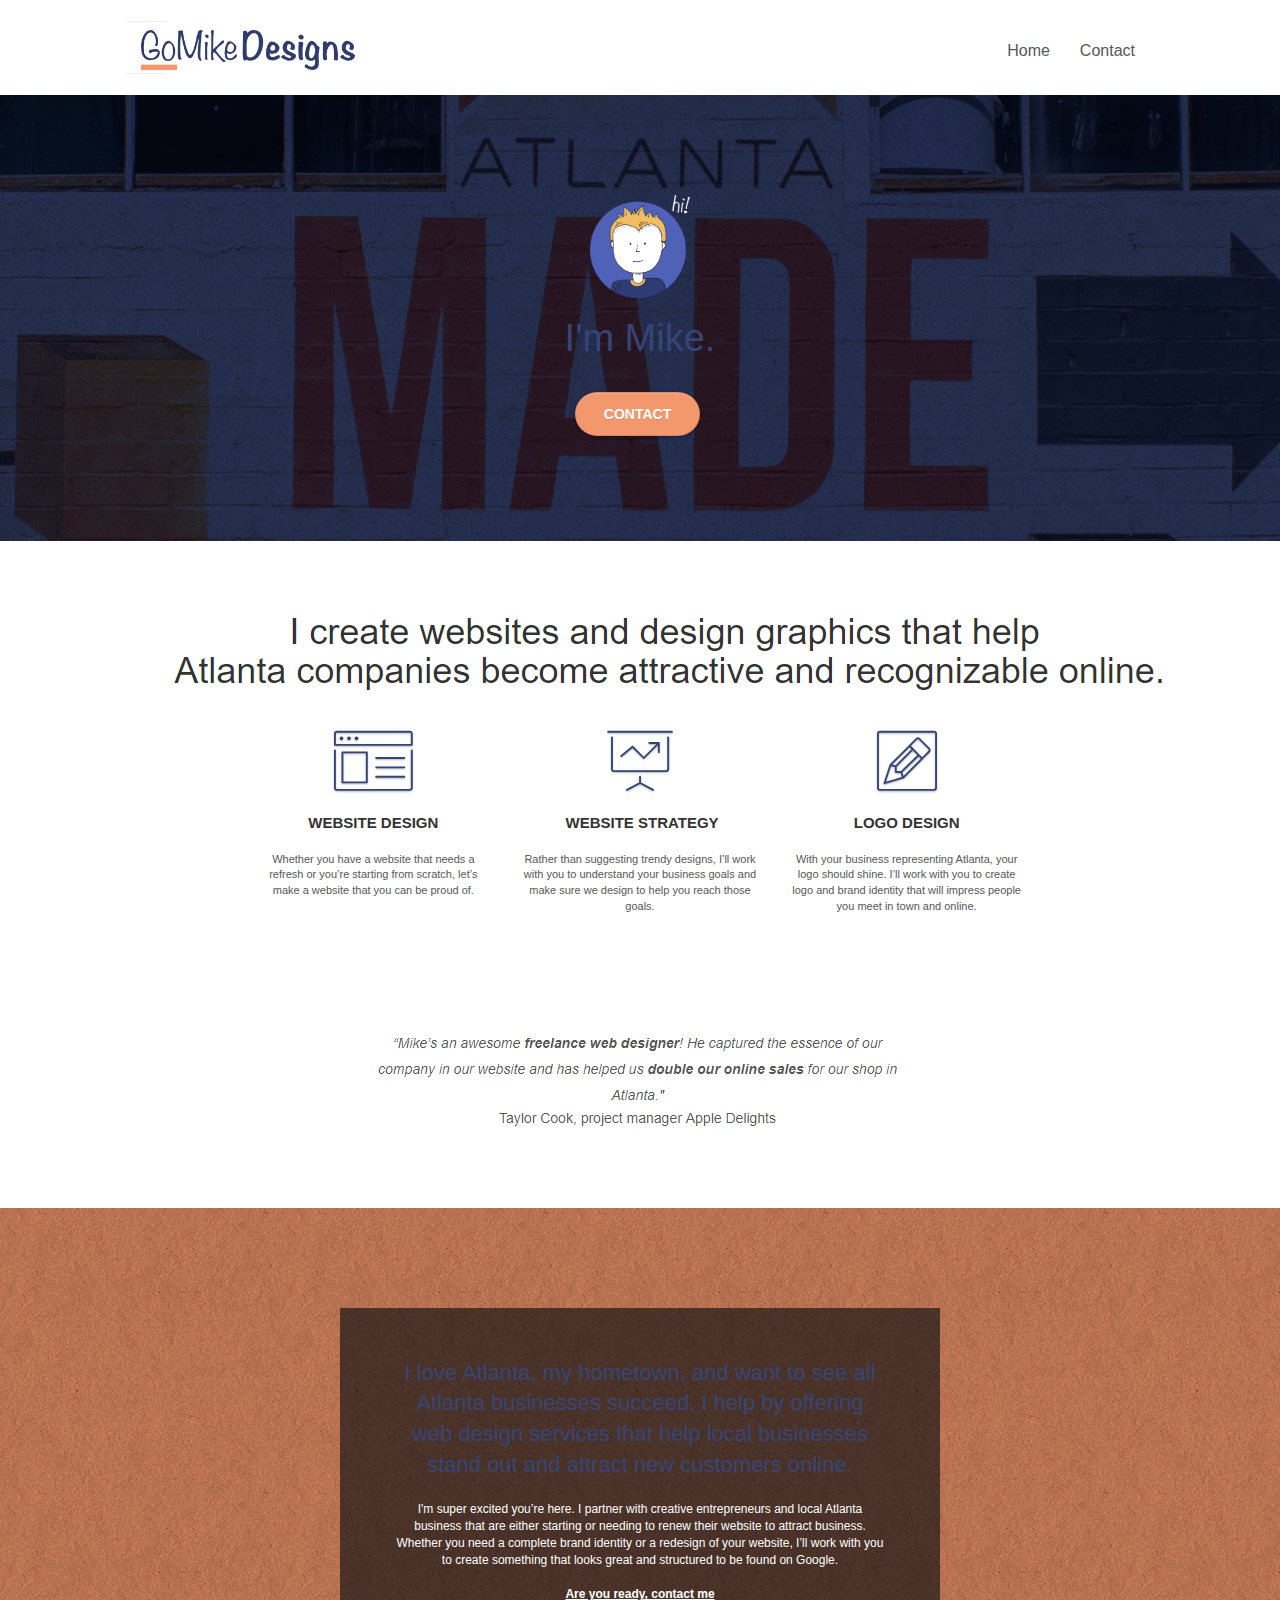
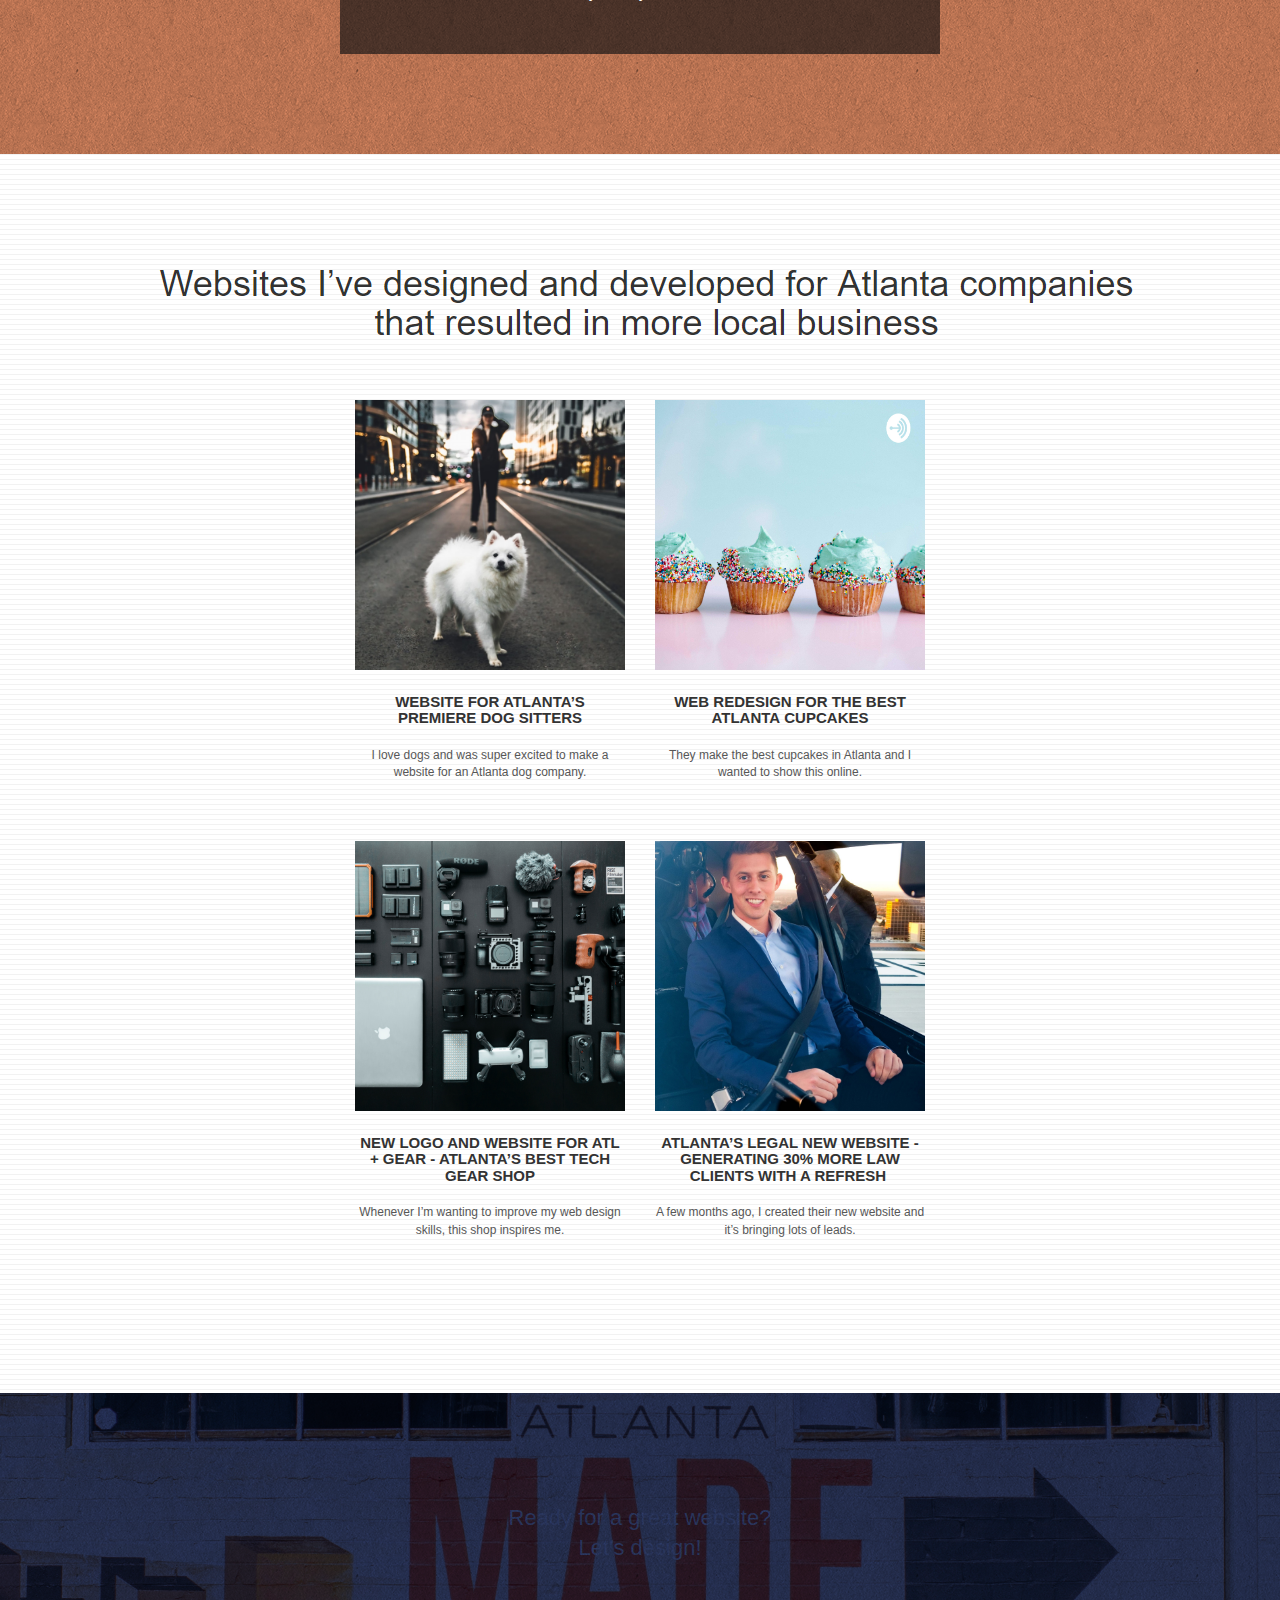
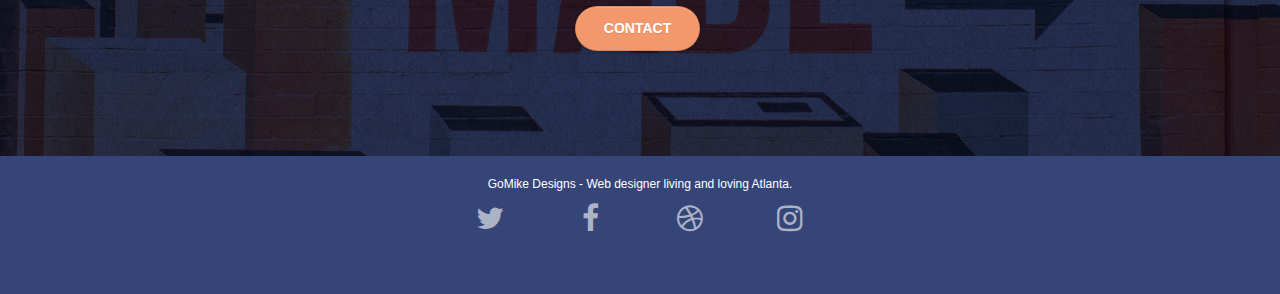
==== index.html @ c0474564 "Changes to improve SEO and accessibility" ====
<!doctype html>
<html lang="en">
<head>
    <meta charset="utf-8">
    <meta name="keywords" content="seo, google, website, internet, web design, design agency, design agency, design agency, design agency, design agency, design agency, logo design atlanta">
	<meta name="description" content="I'm GoMikeDesigns, a freelance web designer and developer based in Atlanta. I work with a wide range of clients and agencies, creating bespoke and unique websites.">
	<meta name="robots" content="index, follow">
    <meta name="viewport" content="width=device-width, initial-scale=1.0, viewport-fit=cover">
    <link rel="shortcut icon" type="image/png" href="favicon.jpg">
    
	<link rel="stylesheet" type="text/css" href="./css/bootstrap.css">
	<link rel="stylesheet" type="text/css" href="style.css">
	<link rel="stylesheet" type="text/css" href="./css/font-awesome.css">
	<link rel="stylesheet" type="text/css" href="./css/et-line.css">
	
    
	<script src="./js/jquery-2.1.0.js"></script>
	<script src="./js/bootstrap.js"></script>
	<script src="./js/blocs.js"></script>
	<script src="./js/jquery.touchSwipe.js"></script>
	<script src="./js/gmaps.js"></script>

    <title>GoMikeDesigns | #1 Freelance Web Designer in Atlanta</title>

    
<!-- Analytics -->
 
<!-- Analytics END -->
    
</head>
<body>
<!-- Main container -->
<div role="main" class="page-container">
    
<!-- bloc-0 -->
<div class="bloc bgc-white l-bloc " id="bloc-0">
	<div class="container bloc-sm">
		<nav class="navbar row">
			<div class="navbar-header">
					<div class="keywords" style="color:#cccccc;font-size:1px;">web agency atlanta, web strategy, web design, logo, website, web, internet, logo design</div>
				<a role="link" class="navbar-brand" href="index.html"><img src="img/atlanta%20web%20design%20logo.png" alt="logo of GoMikeDesigns" height="40" /></a>
					<div class="keywords" style="color:#cccccc;font-size:1px;">web agency atlanta, web strategy, web design, logo, website, web, internet, logo design</div>

				<button id="nav-toggle" type="button" class="ui-navbar-toggle navbar-toggle" data-toggle="collapse" data-target=".navbar-1">
					<span class="sr-only">Toggle navigation</span><span class="icon-bar"></span><span class="icon-bar"></span><span class="icon-bar"></span>
				</button>
			</div>
			<div class="collapse navbar-collapse navbar-1 special-dropdown-nav">
				<ul class="site-navigation nav navbar-nav">
					<li>
						<a role="link" href="index.html">Home</a>
					</li>
					<li>
					</li>
					<li>
						<a role="link" href="page2.html">Contact</a>
					</li>
				</ul>
			</div>
		</nav>
	</div>
</div>
<!-- bloc-0 END -->

<!-- bloc-1-hero -->
<div class="bloc bgc-dark-slate-blue bg-atlanta-20made-20sign d-bloc bg-t-edge bloc-bg-texture texture-paper b-parallax" id="bloc-1-hero">
	<div class="container bloc-lg">
		<div class="row tight-width-whitespace">
			<div class="col-sm-12">
				<img src="img/atlanta%20web%20designer%20mike.png" class="center-block image-resize-mode" width="100" alt="avatar image of GoMikeDesigns" />
				<h1 class="text-center hero-bloc-text tc-white ">
					I'm Mike.
				</h1>
				<div class="text-center">
					<a role="link" href="page2.html" class="btn btn-lg btn-clean btn-rd cta-hero btn-atomic-tangerine" id="cta-hero">Contact</a>
				</div>
			</div>
		</div>
	</div>
</div>
<!-- bloc-1-hero END -->

<!-- bloc-2-services -->
<div class="bloc bgc-white l-bloc" id="bloc-2-services">
	<div class="container bloc-md">
		<div class="row">
			<div class="col-sm-12 text-center">
				<img alt="description of GoMikeDesigns services" src="img/title.png" />
			</div>
		</div>
		<div class="row voffset-lg med-width-whitespace">
			<div class="col-sm-4">
				<div class="text-center">
					<span class="et-icon-browser sm-shadow icon-dark-slate-blue icons icon-lg"></span>
				</div>
				<h1 class="mg-md text-center service-header">
					Website Design
				</h1>
				<p class="text-center ">
					Whether you have a website that needs a refresh or you&rsquo;re starting from scratch, let&rsquo;s make a website that you can be proud of.
				</p>
			</div>
			<div class="col-sm-4">
				<div class="text-center">
					<span class="et-icon-presentation sm-shadow icon-dark-slate-blue icons icon-lg"></span>
				</div>
				<h1 class="mg-md text-center service-header">
					&nbsp;Website Strategy
				</h1>
				<p class="text-center ">
					Rather than suggesting trendy designs, I&rsquo;ll work with you to understand your business goals and make sure we design to help you reach those goals.<br>
				</p>
			</div>
			<div class="col-sm-4">
				<div class="text-center">
					<span class="et-icon-edit sm-shadow icon-dark-slate-blue icons icon-lg"></span>
				</div>
				<h1 class="mg-md text-center service-header">
					Logo Design
				</h1>
				<p class="text-center ">
					With your business representing Atlanta, your logo should shine. I&rsquo;ll work with you to create logo and brand identity that will impress people you meet in town and online.
				</p>
			</div>
		</div>
		<div class="row voffset-lg voffset">
			<div class="col-xs-12 col-md-8 col-md-offset-2 text-center">
				<img alt="customer review of GoMikeDesigns services" src="img/quote.png" />
			</div>
		</div>
	</div>
</div>
<!-- bloc-2-services END -->

<!-- bloc-3-what-i-do -->
<div class="bloc tc-white bgc-atomic-tangerine bloc-bg-texture texture-paper b-parallax bg-atlanta-20made-20sign-20orange d-bloc" id="bloc-3-what-i-do">
	<div class="container bloc-lg">
		<div class="row tight-width-whitespace black-background">
			<div class="col-sm-12">
				<h2 class="mg-md text-center tc-white">
					I love Atlanta, my hometown, and want to see all Atlanta businesses succeed. I help by offering web design services that help local businesses stand out and attract new customers online.<br>
				</h2>
				<p class="text-center white">
					I'm super excited you&rsquo;re here. I partner with creative entrepreneurs and local Atlanta business that are either starting or needing to renew their website to attract business. Whether you need a complete brand identity or a redesign of your website, I&rsquo;ll work with you to create something that looks great and structured to be found on Google.<br><br><a role="link" class="ltc-white bold-link" href="page2.html">Are you ready, contact me</a><br>
				</p>
			</div>
		</div>
	</div>
</div>
<!-- bloc-3-what-i-do END -->

<!-- bloc-4-portfolio -->
<div class="bloc bgc-white bg-lines-h2-bg bg-repeat l-bloc" id="bloc-4-portfolio">
	<div class="container bloc-lg">
		<div class="row">
			<div class="col-sm-12 text-center">
								<img alt="title description " src="img/title2.png" />

			</div>
		</div>
		<div class="row tight-width-whitespace portfolio-row">
			<div class="col-sm-6">
				<a role="link" href="#" data-lightbox="img/11.jpg" data-gallery-id="gallery-1" data-caption="Website for Atlanta's Premiere dog salon" data-frame="snapshot-lb"><img src="img/11.jpg" class="img-responsive portfolio-thumb" alt="image of Website for Atlanta's Premiere dog salon"/></a>
				<h3 class="mg-md text-center">
					Website for Atlanta&rsquo;s premiere Dog Sitters
				</h3>
				<p class="text-center">
					I love dogs and was super excited to make a website for an Atlanta dog company.
				</p>
			</div>
			<div class="col-sm-6">
				<a role="link" href="#" data-lightbox="img/2.jpg" data-gallery-id="gallery-1" data-caption="web redesign for the best cupcakes in Atlanta" data-frame="snapshot-lb"><img src="img/2.jpg" class="img-responsive portfolio-thumb" alt="image of web redesign for the best cupcakes in Atlanta"/></a>
				<h3 class="mg-md text-center">
					Web redesign for the best Atlanta&nbsp;cupcakes
				</h3>
				<p class="text-center">
					They make the best cupcakes in Atlanta and I wanted to show this online.
				</p>
			</div>
		</div>
		<div class="row tight-width-whitespace portfolio-row">
			<div class="col-sm-6">
				<a role="link" href="#" data-lightbox="img/3.bmp" data-gallery-id="gallery-1" data-caption="New logo and website for Atlanta's best tech gear shop" data-frame="snapshot-lb"><img src="img/3.bmp" class="img-responsive portfolio-thumb" alt="image of New logo and website for Atlanta's best tech gear shop" /></a>
				<h3 class="mg-md text-center">
					New logo and website for Atl + Gear - Atlanta&rsquo;s best tech gear shop
				</h3>
				<p class="text-center">
					Whenever I&rsquo;m wanting to improve my web design skills, this shop inspires me.
				</p>
			</div>
			<div class="col-sm-6">
				<a role="link" href="#" data-lightbox="img/4.bmp" data-gallery-id="gallery-1" data-caption="Atlanta's legal website generates 30% more clients after web redesign" data-frame="snapshot-lb"><img src="img/4.bmp" class="img-responsive portfolio-thumb" alt="image of Atlanta's legal website after web redesign" /></a>
				<h3 class="mg-md text-center">
					Atlanta&rsquo;s legal new website - Generating 30% more law clients with a refresh&nbsp;
				</h3>
				<p class="text-center">
					A few months ago, I created their new website and it&rsquo;s bringing lots of leads.
				</p>
			</div>
		</div>
	</div>
</div>
<!-- bloc-4-portfolio END -->

<!-- bloc-5-cta -->
<div class="bloc bgc-dark-slate-blue bg-atlanta-20made-20sign d-bloc bloc-bg-texture texture-paper" id="bloc-5-cta">
	<div class="container bloc-lg">
		<div class="row">
			<h2 class="mg-md text-center tc-white">
				Ready for a great website? <br>Let&rsquo;s design!
			</h2>
			<div class="col-sm-12 text-center">
				<a role="link" href="page2.html" class="btn btn-atomic-tangerine btn-clean btn-rd btn-lg cta-hero">Contact</a>
			</div>
		</div>
	</div>
</div>
<!-- bloc-5-cta END -->

<!-- Footer - bloc-8 -->
<div class="bloc bgc-dark-slate-blue d-bloc" id="bloc-8">
	<div class="container bloc-sm">
		<div class="row">
			<div class="col-sm-12">
				<p class="text-center white">
					GoMike Designs - Web designer living and loving Atlanta.<br>
				</p>
				<div class="row row-no-gutters social">
					<div class="col-sm-3">
						<div class="text-center">
							<a role="link" class="social" href="index.html"><span class="fa fa-twitter icon-md"></span></a>
						</div>
					</div>
					<div class="col-sm-3">
						<div class="text-center">
							<a role="link" class="social" href="index.html"><span class="fa fa-facebook icon-md"></span></a>
						</div>
					</div>
					<div class="col-sm-3">
						<div class="text-center">
							<a role="link" class="social" href="index.html"><span class="fa fa-dribbble icon-md"></span></a>
						</div>
					</div>
					<div class="col-sm-3">
						<div class="text-center">
							<a role="link" class="social" href="index.html"><span class="fa fa-instagram icon-md"></span></a>
						</div>
					</div>

					<div class="keywords" style="color:#364577;">web agency atlanta, web strategy, web design, logo, website, web, internet, logo design</div>
				</div>
			</div>
		</div>
	</div>
</div>
<!-- Footer - bloc-8 END -->

</div>
<!-- Main container END -->
    

</body>
</html>
---- style.css ----
body {
    margin: 0;
    padding: 0;
    background: #FFF;
    overflow-x: hidden;
    -webkit-font-smoothing: antialiased;
    -moz-osx-font-smoothing: grayscale;
}

a,
button {
    transition: all .3s ease-in-out;
    outline: none!important;
}

a:hover {
    text-decoration: none;
    cursor: pointer;
}

#page-loading-blocs-notifaction {
    position: fixed;
    top: 0;
    bottom: 0;
    width: 100%;
    z-index: 100000;
    background: #FFFFFF url("img/pageload-spinner.gif") no-repeat center center;
}

.bloc {
    width: 100%;
    clear: both;
    background: 50% 50% no-repeat;
    padding: 0 50px;
    -webkit-background-size: cover;
    -moz-background-size: cover;
    -o-background-size: cover;
    background-size: cover;
    position: relative;
}

.bloc .container {
    padding-left: 0;
    padding-right: 0;
}

.bloc-lg {
    padding: 100px 50px;
}

.bloc-md {
    padding: 50px;
}

.bloc-sm {
    padding: 20px 50px;
}

.bg-center,
.bg-l-edge,
.bg-r-edge,
.bg-t-edge,
.bg-b-edge,
.bg-tl-edge,
.bg-bl-edge,
.bg-tr-edge,
.bg-br-edge,
.bg-repeat {
    -webkit-background-size: auto!important;
    -moz-background-size: auto!important;
    -o-background-size: auto!important;
    background-size: auto!important;
}

.bg-repeat {
    background: repeat;
}

.bg-t-edge {
    background: top no-repeat;
}

.bloc-bg-texture::before {
    content: "";
    background-size: 2px 2px;
    position: absolute;
    top: 0;
    bottom: 0;
    left: 0;
    right: 0;
}

.texture-paper::before {
    background: url("img/texture-paper.png");
    background-size: 280px 280px;
}

.b-parallax {
    background-attachment: fixed;
}

.d-bloc {
    color: rgba(255, 255, 255, .7);
}

.d-bloc button:hover {
    color: rgba(255, 255, 255, .9);
}

.d-bloc .icon-round,
.d-bloc .icon-square,
.d-bloc .icon-rounded,
.d-bloc .icon-semi-rounded-a,
.d-bloc .icon-semi-rounded-b {
    border-color: rgba(255, 255, 255, .9);
}

.d-bloc .divider-h span {
    border-color: rgba(255, 255, 255, .2);
}

.d-bloc .a-btn,
.d-bloc .navbar a,
.d-bloc .navbar-brand,
.d-bloc a .icon-sm,
.d-bloc a .icon-md,
.d-bloc a .icon-lg,
.d-bloc a .icon-xl,
.d-bloc h1 a,
.d-bloc h2 a,
.d-bloc h3 a,
.d-bloc h4 a,
.d-bloc h5 a,
.d-bloc h6 a,
.d-bloc p a {
    color: rgba(255, 255, 255, .6);
}

.d-bloc .a-btn:hover,
.d-bloc .navbar a:hover,
.d-bloc .navbar-brand:hover,
.d-bloc a:hover .icon-sm,
.d-bloc a:hover .icon-md,
.d-bloc a:hover .icon-lg,
.d-bloc a:hover .icon-xl,
.d-bloc h1 a:hover,
.d-bloc h2 a:hover,
.d-bloc h3 a:hover,
.d-bloc h4 a:hover,
.d-bloc h5 a:hover,
.d-bloc h6 a:hover,
.d-bloc p a:hover {
    color: rgba(255, 255, 255, 1);
}

.d-bloc .navbar-toggle .icon-bar {
    background: rgba(255, 255, 255, 1);
}

.d-bloc .btn-wire,
.d-bloc .btn-wire:hover {
    color: rgba(255, 255, 255, 1);
    border-color: rgba(255, 255, 255, 1);
}

.d-bloc .panel {
    color: rgba(0, 0, 0, .5);
}

.d-bloc .panel button:hover {
    color: rgba(0, 0, 0, .7);
}

.d-bloc .panel icon {
    border-color: rgba(0, 0, 0, .7);
}

.d-bloc .panel .divider-h span {
    border-color: rgba(0, 0, 0, .1);
}

.d-bloc .panel .a-btn {
    color: rgba(0, 0, 0, .6);
}

.d-bloc .panel .a-btn:hover {
    color: rgba(0, 0, 0, 1);
}

.d-bloc .panel .btn-wire,
.d-bloc .panel .btn-wire:hover {
    color: rgba(0, 0, 0, .7);
    border-color: rgba(0, 0, 0, .3);
}

.d-bloc .panel,
.l-bloc {
    color: rgba(0, 0, 0, .5);
}

.d-bloc .panel button:hover,
.l-bloc button:hover {
    color: rgba(0, 0, 0, .7);
}

.l-bloc .icon-round,
.l-bloc .icon-square,
.l-bloc .icon-rounded,
.l-bloc .icon-semi-rounded-a,
.l-bloc .icon-semi-rounded-b {
    border-color: rgba(0, 0, 0, .7);
}

.d-bloc .panel .divider-h span,
.l-bloc .divider-h span {
    border-color: rgba(0, 0, 0, .1);
}

.d-bloc .panel .a-btn,
.l-bloc .a-btn,
.l-bloc .navbar a,
.l-bloc .navbar-brand,
.l-bloc a .icon-sm,
.l-bloc a .icon-md,
.l-bloc a .icon-lg,
.l-bloc a .icon-xl,
.l-bloc h1 a,
.l-bloc h2 a,
.l-bloc h3 a,
.l-bloc h4 a,
.l-bloc h5 a,
.l-bloc h6 a,
.l-bloc p a {
    color: rgba(0, 0, 0, .6);
}

.d-bloc .panel .a-btn:hover,
.l-bloc .a-btn:hover,
.l-bloc .navbar a:hover,
.l-bloc .navbar-brand:hover,
.l-bloc a:hover .icon-sm,
.l-bloc a:hover .icon-md,
.l-bloc a:hover .icon-lg,
.l-bloc a:hover .icon-xl,
.l-bloc h1 a:hover,
.l-bloc h2 a:hover,
.l-bloc h3 a:hover,
.l-bloc h4 a:hover,
.l-bloc h5 a:hover,
.l-bloc h6 a:hover,
.l-bloc p a:hover {
    color: rgba(0, 0, 0, 1);
}

.l-bloc .navbar-toggle .icon-bar {
    color: rgba(0, 0, 0, .6);
}

.d-bloc .panel .btn-wire,
.d-bloc .panel .btn-wire:hover,
.l-bloc .btn-wire,
.l-bloc .btn-wire:hover {
    color: rgba(0, 0, 0, .7);
    border-color: rgba(0, 0, 0, .3);
}

.voffset {
    margin-top: 30px;
}

.voffset-lg {
    margin-top: 80px;
}

.row-no-gutters {
    margin-right: 0;
    margin-left: 0;
}

.row.row-no-gutters > [class^="col-"],
.row.row-no-gutters > [class*=" col-"] {
    padding-right: 0;
    padding-left: 0;
}

#bloc-2-services p {
    font-size: 11px;
}

.navbar {
    margin-bottom: 0;
    z-index: 1;
}

.navbar-brand {
    height: auto;
    padding: 3px 15px;
    font-size: 25px;
    font-weight: normal;
    font-weight: 600;
    line-height: 44px;
}

.navbar-brand img {
    max-height: 200px;
    margin: 0 5px 0 0;
    display: inline;
}

.navbar-brand img[src$=svg] {
    min-width: 100px;
}

.nav-center .navbar-brand img {
    margin: 0;
}

.navbar .nav {
    padding-top: 2px;
    margin-right: -16px;
    float: right;
    z-index: 1;
}

.nav > li {
    float: left;
    margin-top: 4px;
    font-size: 16px;
}

.navbar-nav .open .dropdown-menu > li > a {
    text-align: inherit;
}

.nav > li a:hover,
.nav > li a:focus {
    background: transparent;
}

.navbar-toggle {
    margin: 10px 10px 0 0;
    border: 0px;
}

.navbar-toggle:hover {
    background: transparent!important;
}

.navbar-toggle .icon-bar {
    background-color: rgba(0, 0, 0, .5);
    width: 26px;
}

.nav-invert .navbar .nav {
    float: left;
}

.nav-invert .navbar-header,
.nav-invert .navbar-brand {
    float: right;
    position: relative;
    z-index: 2;
}

@media (min-width: 768px) {
    .site-navigation {
        position: absolute;
        top: 50%;
        right: 20px;
        transform: translate(0, -50%);
        -webkit-transform: translateY(-50%);
    }
    .nav > li .dropdown-menu a,
    .nav > li .dropdown-menu a:hover {
        color: #484848;
    }
    .nav-invert .site-navigation {
        left: 0;
        right: 0;
    }
    .nav-center {
        text-align: center;
    }
    .nav-center .navbar-header {
        width: 100%;
    }
    .nav-center .navbar-header,
    .nav-center .navbar-brand,
    .nav-center .nav > li {
        float: none;
        display: inline-block;
    }
    .nav-center .site-navigation {
        position: relative;
        width: 100%;
        right: 0;
        margin-right: 0px;
        margin-top: 20px;
    }
    .nav-center.mini-nav .navbar-toggle {
        float: none;
        margin: 10px auto 0;
    }
}

.nav > li > .dropdown a {
    background: none!important;
    display: block;
    padding: 14px 15px;
}

nav .caret {
    margin: 0 5px;
}

.dropdown-menu .dropdown-menu {
    top: -8px;
    left: 100%;
}

.dropdown-menu .dropmenu-flow-right {
    top: 100%;
    left: 0;
    margin-left: -1px;
    border-top-left-radius: 0;
    border-top-right-radius: 0;
}

.dropdown-menu .dropdown span {
    border: 4px solid black;
    border-top-color: transparent;
    border-right-color: transparent;
    border-bottom-color: transparent;
    margin: 6px -5px 0 0!important;
    float: right;
}

.mg-md {
    margin-top: 10px;
    margin-bottom: 20px;
}

.mg-lg {
    margin-top: 10px;
    margin-bottom: 40px;
}

.btn {
    margin: 0 5px 5px 0;
}

.btn.pull-right {
    margin: 0 0 5px 5px;
}

.btn-d,
.btn-d:hover,
.btn-d:focus {
    color: #FFF;
    background: rgba(0, 0, 0, .3);
}

button {
    outline: none!important;
}

.btn-rd {
    border-radius: 40px;
}

.btn-clean {
    border: 1px solid rgba(0, 0, 0, .08);
    border-bottom-color: rgba(0, 0, 0, .1);
    text-shadow: 0 1px 0 rgba(0, 0, 1, .1);
    box-shadow: 0 1px 3px rgba(0, 0, 1, .25), inset 0 1px 0 0 rgba(255, 255, 255, .15);
}

.icon-md {
    font-size: 30px!important;
}

.icon-lg {
    font-size: 60px!important;
}

.sm-shadow {
    text-shadow: 0 1px 2px rgba(0, 0, 0, .3);
}

.panel-sq,
.panel-sq .panel-heading,
.panel-sq .panel-footer {
    border-radius: 0;
}

.panel-rd {
    border-radius: 30px;
}

.panel-rd .panel-heading {
    border-radius: 29px 29px 0 0;
}

.panel-rd .panel-footer {
    border-radius: 0 0 29px 29px;
}

.form-control {
    border-color: rgba(0, 0, 0, .1);
    box-shadow: none;
}

.scrollToTop {
    width: 40px;
    height: 40px;
    position: fixed;
    bottom: 20px;
    right: 20px;
    opacity: 0;
    z-index: 500;
    transition: all .3s ease-in-out;
}

.scrollToTop span {
    margin-top: 6px;
}

.showScrollTop {
    font-size: 14px;
    opacity: 1;
}

a[data-lightbox] {
    position: relative;
    display: block;
    text-align: center;
}

a[data-lightbox]:hover::before {
    content: "+";
    font-family: "HelveticaNeue-Light", "Helvetica Neue Light", "Helvetica Neue", Helvetica, Arial;
    font-size: 32px;
    width: 50px;
    height: 50px;
    margin-left: -25px;
    border-radius: 50%;
    background: rgba(0, 0, 0, .6);
    color: #FFF;
    font-weight: 100;
    z-index: 1;
    position: absolute;
    top: 50%;
    transform: translateY(-50%);
    -webkit-transform: translateY(-50%);
}

a[data-lightbox]:hover img {
    opacity: 0.6;
    -webkit-animation-fill-mode: none;
    animation-fill-mode: none;
}

#lightbox-modal {
    display: flex;
    align-items: center;
}

#lightbox-modal .modal-dialog {
    width: 90%;
    max-width: 900px;
    margin: 0 auto 0;
}

#lightbox-modal .modal-dialog img {
    max-height: 90vh;
    margin: 0 auto;
}

.lightbox-caption {
    padding: 20px;
    color: #FFF;
    background: rgba(0, 0, 0, .5);
    position: absolute;
    left: 15px;
    right: 15px;
    bottom: 5px;
}

.close-lightbox {
    color: #FFF;
    font-size: 30px;
    position: absolute;
    top: 20px;
    right: 20px;
    z-index: 20;
    background: rgba(0, 0, 0, .5);
    border: none;
    line-height: 30px;
    padding: 0 9px 5px;
    opacity: 0.3;
}

.close-lightbox:hover,
.next-lightbox:hover,
.prev-lightbox:hover {
    opacity: 1.0;
    color: #FFF;
}

.next-lightbox,
.prev-lightbox {
    font-size: 20px;
    color: rgba(255, 255, 255, .9);
    background: rgba(0, 0, 0, .5);
    transition: all .2s ease-in-out;
    position: absolute;
    top: 45%;
    z-index: 1;
    opacity: 0.4;
}

.next-lightbox {
    padding: 6px 8px 1px 13px;
    right: 25px;
}

.prev-lightbox {
    padding: 6px 13px 1px 10px;
    left: 25px;
}

.snapshot-lb .modal-body {
    padding-bottom: 45px;
}

.snapshot-lb .lightbox-caption {
    padding: 0;
    color: rgba(0, 0, 0, .5);
    background: none;
}

h1,
h2,
h3,
h4,
h5,
h6,
p,
label,
.btn,
a {
    font-family: "helvetica";
    font-weight: 400;
    color: #575757!important;
}

.container {
    max-width: 1000px;
}

.hero-bloc-text {
    font-size: 38px;
}

.hero-bloc-text-sub {
    font-size: 36px;
}

.statement-bloc-text {
    line-height: 26px;
    font-style: italic;
    font-size: 20px;
    text-align: center;
    font-weight: lighter;
    max-width: 520px;
    margin: auto auto auto auto;
}

p {
    font-size: 12px;
}

.tight-width-whitespace {
    max-width: 600px;
    margin: auto auto auto auto;
}

.h1 {
    font-size: 20px;
    font-family: "Open Sans";
}

.cta-hero {
    margin-top: 22px;
    color: #FFFFFF!important;
    text-transform: uppercase;
    padding: 12px 28px 12px 28px;
    font-size: 1.0em;
    font-weight: 700;
}

.social {
    max-width: 400px;
    margin: auto auto auto auto;
}

h2 {
    font-size: 22px;
    line-height: 1.4em;
}

h3 {
    font-size: 15px;
    text-transform: uppercase;
    font-weight: 700;
    color: #333333!important;
}

.med-width-whitespace {
    max-width: 800px;
    margin: auto auto auto auto;
    box-shadow: 0px 0px 0px #000000;
}

h1 {
    color: #333333!important;
}

h4 {
    color: #333333!important;
}

.icons {
    margin-bottom: 14px;
    margin-top: 24px;
}

.white {
    color: #FFFFFF!important;
}

.portfolio-thumb {
    margin-bottom: 24px;
}

.portfolio-row {
    margin-bottom: 44px;
    margin-top: 50px;
}

.avatar {
    box-shadow: 0px 4px 9px rgba(0, 0, 0, 0.3);
}

.black-background {
    background-color: rgba(35, 31, 32, 0.7);
    padding: 40px 40px 40px 40px;
}

.bold-link {
    font-weight: 900;
    text-decoration: underline!important;
}

.service-header {
    font-size: 15px;
    font-weight: 700;
    text-transform: uppercase;
}

.bgc-white {
    background-color: #FFFFFF;
}

.bgc-dark-slate-blue {
    background-color: #364577;
}

.bgc-atomic-tangerine {
    background-color: #F3976C;
}

.tc-white {
    color: #364577!important;
}

.btn-atomic-tangerine {
    background: #F3976C;
    color: #FFFFFF!important;
}

.btn-atomic-tangerine:hover {
    background: #c27956!important;
    color: #FFFFFF!important;
}

.ltc-white {
    color: #FFFFFF!important;
}

.ltc-white:hover {
    color: #cccccc!important;
}

.ltc-atomic-tangerine {
    color: #F3976C!important;
}

.ltc-atomic-tangerine:hover {
    color: #c27956!important;
}

.icon-dark-slate-blue {
    color: #364577!important;
    border-color: #364577!important;
}

.bg-dots-bg {
    background-image: url("img/dots-bg.png");
}

.bg-lines-h2-bg {
    background-image: url("img/lines-h2-bg.png");
}

.bg-atlanta-20made-20sign {
    background-image: url("img/atlanta%20made%20sign.jpg");
}

.bg-atlanta-20made-20sign-20orange {
    background-image: url("img/atlanta%20made%20sign%20orange.jpg");
}

@media (max-width: 1024px) {
    .bloc {
        padding-left: 20px;
        padding-right: 20px;
    }
    .bloc.full-width-bloc,
    .bloc-tile-2.full-width-bloc .container,
    .bloc-tile-3.full-width-bloc .container,
    .bloc-tile-4.full-width-bloc .container {
        padding-left: 0;
        padding-right: 0;
    }
}

@media (max-width: 992px) and (min-width: 768px) {
    .navbar .nav {
        max-width: 80%
    }
    .nav-center.navbar .nav {
        max-width: 100%
    }
}

@media only screen and (min-device-width: 768px) and (max-device-width: 1024px) and (orientation: landscape) {
    .b-parallax {
        background-attachment: scroll;
    }
}

@media only screen and (min-device-width: 1024px) and (max-device-width: 1366px) and (-webkit-min-device-pixel-ratio: 1.5) {
    .b-parallax {
        background-attachment: scroll;
    }
}

@media (max-width: 991px) {
    .container {
        width: 100%;
    }
    .b-parallax {
        background-attachment: scroll;
    }
    .page-container,
    #hero-bloc {
        overflow-x: hidden;
        position: relative;
    }
    .bloc {
        padding-left: constant(safe-area-inset-left);
        padding-right: constant(safe-area-inset-right);
    }
    .bloc-group,
    .bloc-group .bloc {
        display: block;
        width: 100%;
    }
    .bloc-fill-screen .fill-bloc-top-edge,
    .bloc-fill-screen .fill-bloc-bottom-edge {
        padding: 0 20px;
        padding-left: constant(safe-area-inset-left);
        padding-right: constant(safe-area-inset-right);
    }
}

@media (max-width: 767px) {
    .page-container {
        overflow-x: hidden;
        position: relative;
    }
    h1,
    h2,
    h3,
    h4,
    h5,
    h6,
    p,
    #disqus_thread {
        padding-left: 10px!important;
        padding-right: 10px!important;
    }
    .b-parallax {
        background-attachment: scroll;
    }
    .navbar .nav {
        padding-top: 0;
        border-top: 1px solid rgba(0, 0, 0, .2);
        float: none!important;
    }
    .navbar.row {
        margin-left: 0;
        margin-right: 0;
    }
    .site-navigation {
        position: inherit;
        transform: none;
        -webkit-transform: none;
        -ms-transform: none;
    }
    .nav > li {
        margin-top: 0;
        border-bottom: 1px solid rgba(0, 0, 0, .1);
        background: rgba(0, 0, 0, .05);
        text-align: left;
        padding-left: 15px;
        width: 100%;
    }
    .nav > li:hover {
        background: rgba(0, 0, 0, .08);
    }
    .dropdown .dropdown a .caret {
        float: none;
        margin: 5px 0 0 10px!important;
        border: 4px solid black;
        border-bottom-color: transparent;
        border-right-color: transparent;
        border-left-color: transparent;
    }
    #hero-bloc .navbar .nav {
        background: rgba(0, 0, 0, .8);
    }
    #hero-bloc .navbar .nav a {
        color: rgba(255, 255, 255, .6);
    }
    .hero {
        padding: 50px 0;
    }
    .hero-nav {
        left: -1px;
        right: -1px;
    }
    .navbar-collapse {
        padding: 0;
        overflow-x: hidden;
        -webkit-box-shadow: none;
        box-shadow: none;
    }
    .navbar-brand img {
        max-height: 40px;
        width: auto;
    }
    .nav-invert .navbar-header {
        float: none;
        width: 100%;
    }
    .nav-invert .navbar-toggle {
        float: left;
        margin-left: 10px;
    }
    .bloc {
        padding-left: 0;
        padding-right: 0;
    }
    .bloc-xxl,
    .bloc-xl,
    .bloc-lg {
        padding: 40px 0;
    }
    .bloc-sm,
    .bloc-md {
        padding-left: 0;
        padding-right: 0;
    }
    .bloc-tile-2 .container,
    .bloc-tile-3 .container,
    .bloc-tile-4 .container,
    .bloc-fill-screen .fill-bloc-top-edge,
    .bloc-fill-screen .fill-bloc-bottom-edge {
        padding-left: 0;
        padding-right: 0;
    }
    .a-block {
        padding: 0 10px;
    }
    .btn-dwn {
        display: none;
    }
    .voffset {
        margin-top: 5px;
    }
    .voffset-md {
        margin-top: 20px;
    }
    .voffset-lg {
        margin-top: 30px;
    }
    form {
        padding: 5px;
    }
    .close-lightbox {
        display: inline-block;
    }
    .blocsapp-device-iphone5 {
        background-size: 216px 425px;
        padding-top: 60px;
        width: 216px;
        height: 425px;
    }
    .blocsapp-device-iphone5 img {
        width: 180px;
        height: 320px;
    }
}

@media (max-width: 400px) {
    .bloc {
        padding-left: 0;
        padding-right: 0;
    }
}

@media (max-width: 767px) {
    .bloc-mob-center-text {
        text-align: center;
    }
}
---- css/et-line.css ----
@font-face {
    font-family: et-line;
    src: url(../fonts/et-line.eot);
    src: url(../fonts/et-line.eot?#iefix) format('embedded-opentype'), url(../fonts/et-line.woff) format('woff'), url(../fonts/et-line.ttf) format('truetype'), url(../fonts/et-line.svg#et-line) format('svg');
    font-weight: 400;
    font-style: normal
}

.et-icon-adjustments,
.et-icon-alarmclock,
.et-icon-anchor,
.et-icon-aperture,
.et-icon-attachment,
.et-icon-bargraph,
.et-icon-basket,
.et-icon-beaker,
.et-icon-bike,
.et-icon-book-open,
.et-icon-briefcase,
.et-icon-browser,
.et-icon-calendar,
.et-icon-camera,
.et-icon-caution,
.et-icon-chat,
.et-icon-circle-compass,
.et-icon-clipboard,
.et-icon-clock,
.et-icon-cloud,
.et-icon-compass,
.et-icon-desktop,
.et-icon-dial,
.et-icon-document,
.et-icon-documents,
.et-icon-download,
.et-icon-dribbble,
.et-icon-edit,
.et-icon-envelope,
.et-icon-expand,
.et-icon-facebook,
.et-icon-flag,
.et-icon-focus,
.et-icon-gears,
.et-icon-genius,
.et-icon-gift,
.et-icon-global,
.et-icon-globe,
.et-icon-googleplus,
.et-icon-grid,
.et-icon-happy,
.et-icon-hazardous,
.et-icon-heart,
.et-icon-hotairballoon,
.et-icon-hourglass,
.et-icon-key,
.et-icon-laptop,
.et-icon-layers,
.et-icon-lifesaver,
.et-icon-lightbulb,
.et-icon-linegraph,
.et-icon-linkedin,
.et-icon-lock,
.et-icon-magnifying-glass,
.et-icon-map,
.et-icon-map-pin,
.et-icon-megaphone,
.et-icon-mic,
.et-icon-mobile,
.et-icon-newspaper,
.et-icon-notebook,
.et-icon-paintbrush,
.et-icon-paperclip,
.et-icon-pencil,
.et-icon-phone,
.et-icon-picture,
.et-icon-pictures,
.et-icon-piechart,
.et-icon-presentation,
.et-icon-pricetags,
.et-icon-printer,
.et-icon-profile-female,
.et-icon-profile-male,
.et-icon-puzzle,
.et-icon-quote,
.et-icon-recycle,
.et-icon-refresh,
.et-icon-ribbon,
.et-icon-rss,
.et-icon-sad,
.et-icon-scissors,
.et-icon-scope,
.et-icon-search,
.et-icon-shield,
.et-icon-speedometer,
.et-icon-strategy,
.et-icon-streetsign,
.et-icon-tablet,
.et-icon-target,
.et-icon-telescope,
.et-icon-toolbox,
.et-icon-tools,
.et-icon-tools-2,
.et-icon-trophy,
.et-icon-tumblr,
.et-icon-twitter,
.et-icon-upload,
.et-icon-video,
.et-icon-wallet,
.et-icon-wine {
    font-family: et-line;
    speak: none;
    font-style: normal;
    font-weight: 400;
    font-variant: normal;
    text-transform: none;
    line-height: 1;
    -webkit-font-smoothing: antialiased;
    -moz-osx-font-smoothing: grayscale;
    display: inline-block
}

.et-icon-mobile:before {
    content: "\e000"
}

.et-icon-laptop:before {
    content: "\e001"
}

.et-icon-desktop:before {
    content: "\e002"
}

.et-icon-tablet:before {
    content: "\e003"
}

.et-icon-phone:before {
    content: "\e004"
}

.et-icon-document:before {
    content: "\e005"
}

.et-icon-documents:before {
    content: "\e006"
}

.et-icon-search:before {
    content: "\e007"
}

.et-icon-clipboard:before {
    content: "\e008"
}

.et-icon-newspaper:before {
    content: "\e009"
}

.et-icon-notebook:before {
    content: "\e00a"
}

.et-icon-book-open:before {
    content: "\e00b"
}

.et-icon-browser:before {
    content: "\e00c"
}

.et-icon-calendar:before {
    content: "\e00d"
}

.et-icon-presentation:before {
    content: "\e00e"
}

.et-icon-picture:before {
    content: "\e00f"
}

.et-icon-pictures:before {
    content: "\e010"
}

.et-icon-video:before {
    content: "\e011"
}

.et-icon-camera:before {
    content: "\e012"
}

.et-icon-printer:before {
    content: "\e013"
}

.et-icon-toolbox:before {
    content: "\e014"
}

.et-icon-briefcase:before {
    content: "\e015"
}

.et-icon-wallet:before {
    content: "\e016"
}

.et-icon-gift:before {
    content: "\e017"
}

.et-icon-bargraph:before {
    content: "\e018"
}

.et-icon-grid:before {
    content: "\e019"
}

.et-icon-expand:before {
    content: "\e01a"
}

.et-icon-focus:before {
    content: "\e01b"
}

.et-icon-edit:before {
    content: "\e01c"
}

.et-icon-adjustments:before {
    content: "\e01d"
}

.et-icon-ribbon:before {
    content: "\e01e"
}

.et-icon-hourglass:before {
    content: "\e01f"
}

.et-icon-lock:before {
    content: "\e020"
}

.et-icon-megaphone:before {
    content: "\e021"
}

.et-icon-shield:before {
    content: "\e022"
}

.et-icon-trophy:before {
    content: "\e023"
}

.et-icon-flag:before {
    content: "\e024"
}

.et-icon-map:before {
    content: "\e025"
}

.et-icon-puzzle:before {
    content: "\e026"
}

.et-icon-basket:before {
    content: "\e027"
}

.et-icon-envelope:before {
    content: "\e028"
}

.et-icon-streetsign:before {
    content: "\e029"
}

.et-icon-telescope:before {
    content: "\e02a"
}

.et-icon-gears:before {
    content: "\e02b"
}

.et-icon-key:before {
    content: "\e02c"
}

.et-icon-paperclip:before {
    content: "\e02d"
}

.et-icon-attachment:before {
    content: "\e02e"
}

.et-icon-pricetags:before {
    content: "\e02f"
}

.et-icon-lightbulb:before {
    content: "\e030"
}

.et-icon-layers:before {
    content: "\e031"
}

.et-icon-pencil:before {
    content: "\e032"
}

.et-icon-tools:before {
    content: "\e033"
}

.et-icon-tools-2:before {
    content: "\e034"
}

.et-icon-scissors:before {
    content: "\e035"
}

.et-icon-paintbrush:before {
    content: "\e036"
}

.et-icon-magnifying-glass:before {
    content: "\e037"
}

.et-icon-circle-compass:before {
    content: "\e038"
}

.et-icon-linegraph:before {
    content: "\e039"
}

.et-icon-mic:before {
    content: "\e03a"
}

.et-icon-strategy:before {
    content: "\e03b"
}

.et-icon-beaker:before {
    content: "\e03c"
}

.et-icon-caution:before {
    content: "\e03d"
}

.et-icon-recycle:before {
    content: "\e03e"
}

.et-icon-anchor:before {
    content: "\e03f"
}

.et-icon-profile-male:before {
    content: "\e040"
}

.et-icon-profile-female:before {
    content: "\e041"
}

.et-icon-bike:before {
    content: "\e042"
}

.et-icon-wine:before {
    content: "\e043"
}

.et-icon-hotairballoon:before {
    content: "\e044"
}

.et-icon-globe:before {
    content: "\e045"
}

.et-icon-genius:before {
    content: "\e046"
}

.et-icon-map-pin:before {
    content: "\e047"
}

.et-icon-dial:before {
    content: "\e048"
}

.et-icon-chat:before {
    content: "\e049"
}

.et-icon-heart:before {
    content: "\e04a"
}

.et-icon-cloud:before {
    content: "\e04b"
}

.et-icon-upload:before {
    content: "\e04c"
}

.et-icon-download:before {
    content: "\e04d"
}

.et-icon-target:before {
    content: "\e04e"
}

.et-icon-hazardous:before {
    content: "\e04f"
}

.et-icon-piechart:before {
    content: "\e050"
}

.et-icon-speedometer:before {
    content: "\e051"
}

.et-icon-global:before {
    content: "\e052"
}

.et-icon-compass:before {
    content: "\e053"
}

.et-icon-lifesaver:before {
    content: "\e054"
}

.et-icon-clock:before {
    content: "\e055"
}

.et-icon-aperture:before {
    content: "\e056"
}

.et-icon-quote:before {
    content: "\e057"
}

.et-icon-scope:before {
    content: "\e058"
}

.et-icon-alarmclock:before {
    content: "\e059"
}

.et-icon-refresh:before {
    content: "\e05a"
}

.et-icon-happy:before {
    content: "\e05b"
}

.et-icon-sad:before {
    content: "\e05c"
}

.et-icon-facebook:before {
    content: "\e05d"
}

.et-icon-twitter:before {
    content: "\e05e"
}

.et-icon-googleplus:before {
    content: "\e05f"
}

.et-icon-rss:before {
    content: "\e060"
}

.et-icon-tumblr:before {
    content: "\e061"
}

.et-icon-linkedin:before {
    content: "\e062"
}

.et-icon-dribbble:before {
    content: "\e063"
}
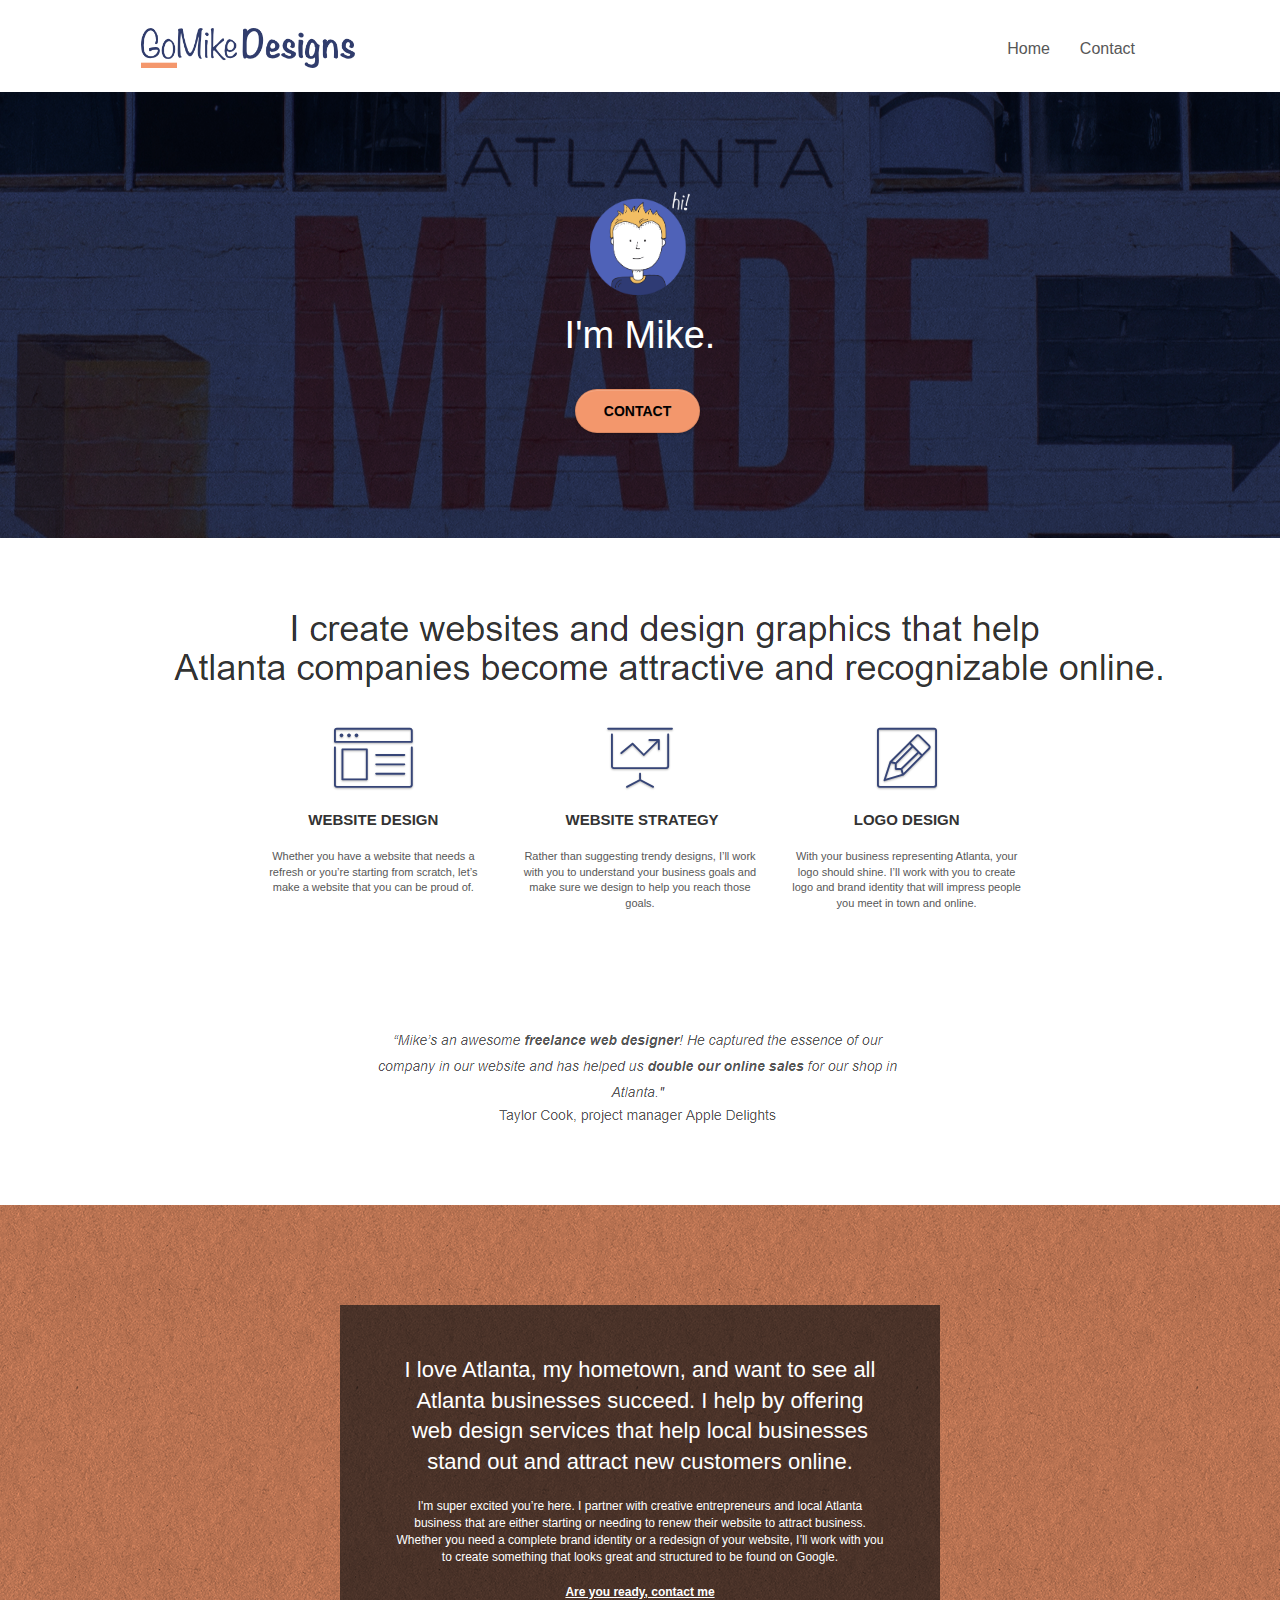
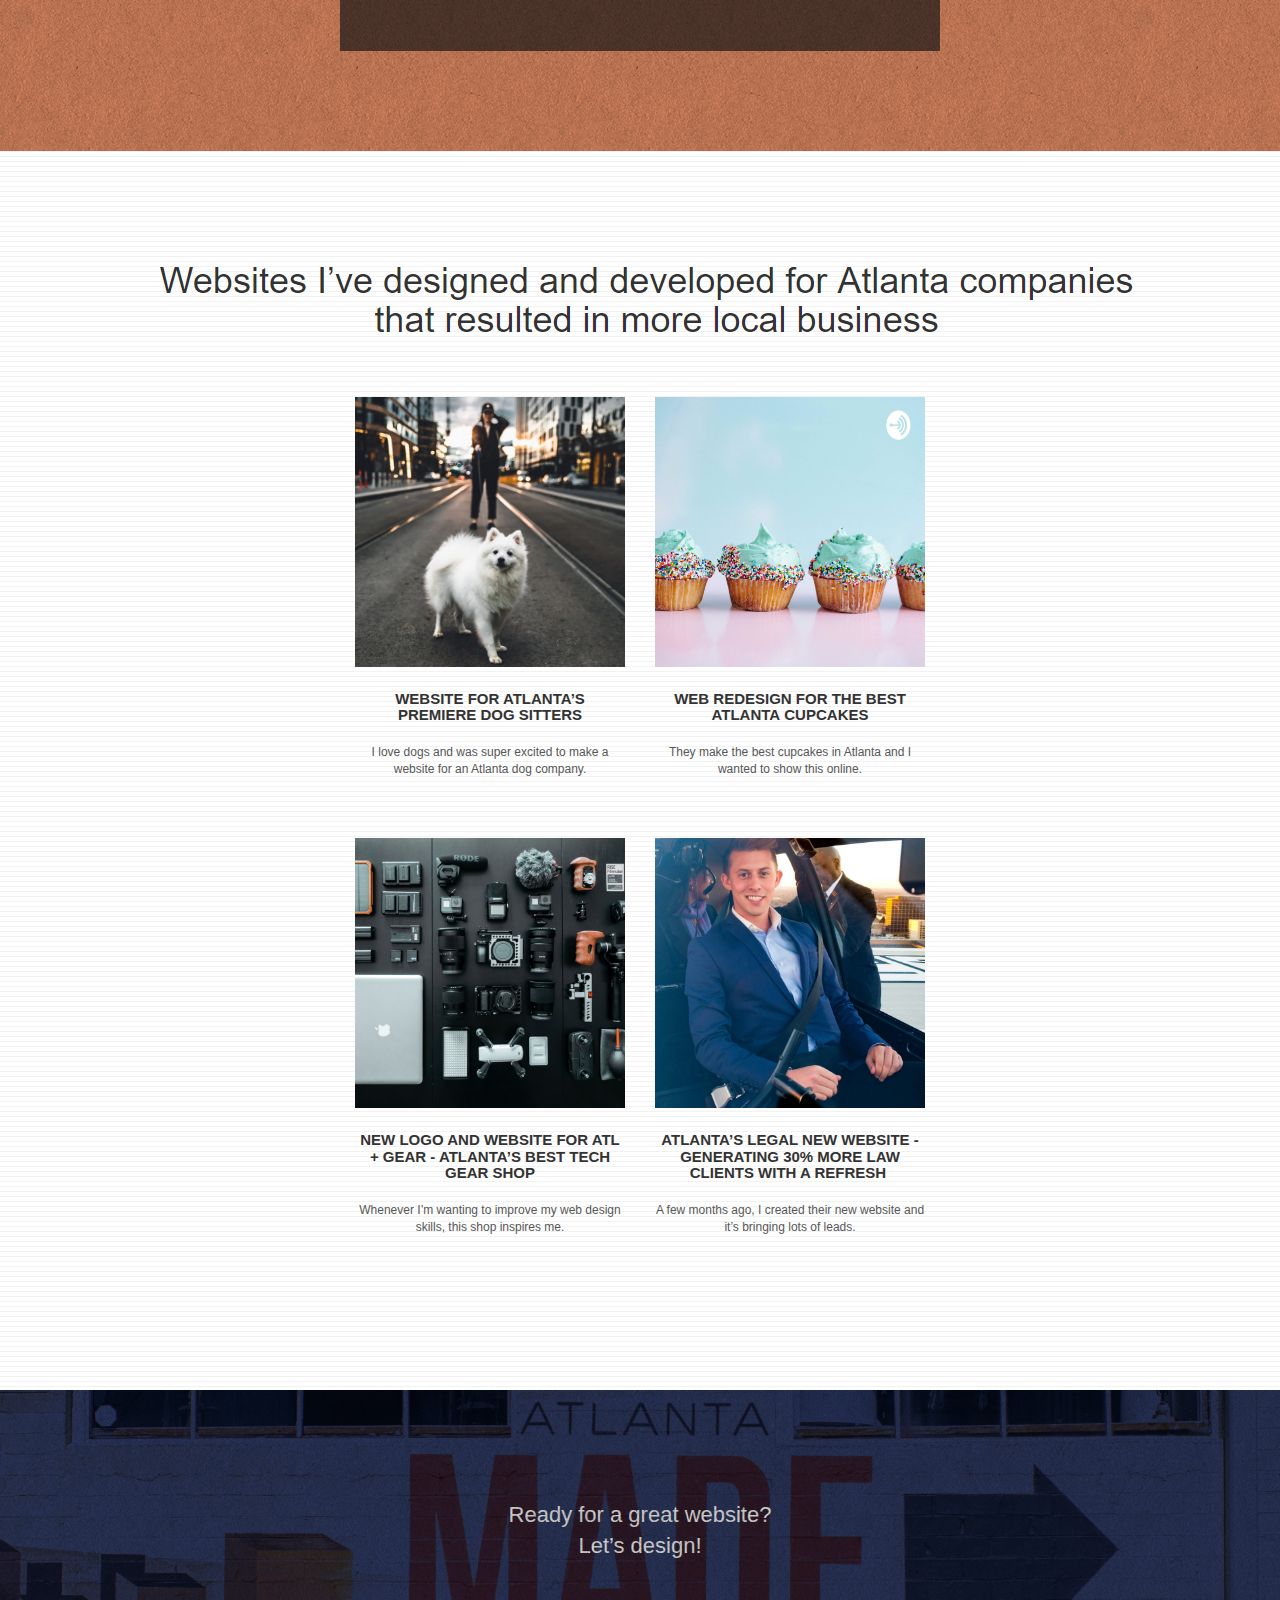
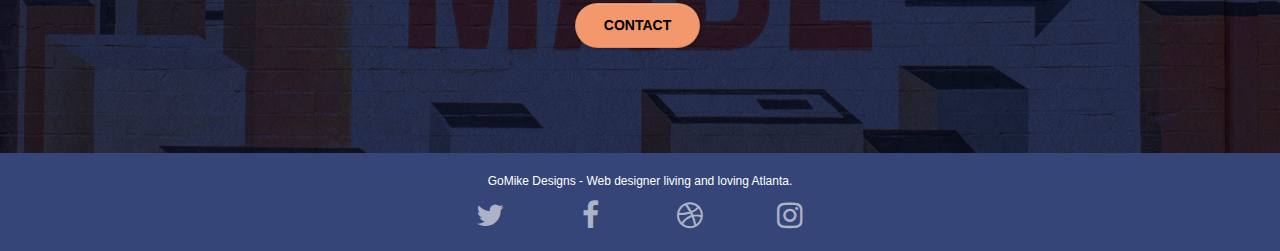
==== commit 80d5a742: "final changes to accessibilty" ====
--- a/index.html
+++ b/index.html
@@ -1,263 +1,300 @@
 <!doctype html>
 <html lang="en">
+
 <head>
-    <meta charset="utf-8">
-    <meta name="keywords" content="seo, google, website, internet, web design, design agency, design agency, design agency, design agency, design agency, design agency, logo design atlanta">
-	<meta name="description" content="I'm GoMikeDesigns, a freelance web designer and developer based in Atlanta. I work with a wide range of clients and agencies, creating bespoke and unique websites.">
+	<meta charset="utf-8">
+	<meta name="keywords"
+		content="seo, google, website, internet, web design, design agency, design agency, design agency, design agency, design agency, design agency, logo design atlanta">
+	<meta name="description"
+		content="I'm GoMikeDesigns, a freelance web designer and developer based in Atlanta. I work with a wide range of clients and agencies, creating bespoke and unique websites.">
 	<meta name="robots" content="index, follow">
-    <meta name="viewport" content="width=device-width, initial-scale=1.0, viewport-fit=cover">
-    <link rel="shortcut icon" type="image/png" href="favicon.jpg">
-    
+	<meta name="viewport" content="width=device-width, initial-scale=1.0, viewport-fit=cover">
+	<link rel="shortcut icon" type="image/png" href="favicon.jpg">
+
 	<link rel="stylesheet" type="text/css" href="./css/bootstrap.css">
 	<link rel="stylesheet" type="text/css" href="style.css">
 	<link rel="stylesheet" type="text/css" href="./css/font-awesome.css">
 	<link rel="stylesheet" type="text/css" href="./css/et-line.css">
-	
-    
+
+
 	<script src="./js/jquery-2.1.0.js"></script>
 	<script src="./js/bootstrap.js"></script>
 	<script src="./js/blocs.js"></script>
 	<script src="./js/jquery.touchSwipe.js"></script>
 	<script src="./js/gmaps.js"></script>
 
-    <title>GoMikeDesigns | #1 Freelance Web Designer in Atlanta</title>
-
-    
-<!-- Analytics -->
- 
-<!-- Analytics END -->
-    
+	<title>GoMikeDesigns | #1 Freelance Web Designer in Atlanta</title>
+
+
+	<!-- Analytics -->
+
+	<!-- Analytics END -->
+
 </head>
+
 <body>
-<!-- Main container -->
-<div role="main" class="page-container">
-    
-<!-- bloc-0 -->
-<div class="bloc bgc-white l-bloc " id="bloc-0">
-	<div class="container bloc-sm">
-		<nav class="navbar row">
-			<div class="navbar-header">
-					<div class="keywords" style="color:#cccccc;font-size:1px;">web agency atlanta, web strategy, web design, logo, website, web, internet, logo design</div>
-				<a role="link" class="navbar-brand" href="index.html"><img src="img/atlanta%20web%20design%20logo.png" alt="logo of GoMikeDesigns" height="40" /></a>
-					<div class="keywords" style="color:#cccccc;font-size:1px;">web agency atlanta, web strategy, web design, logo, website, web, internet, logo design</div>
-
-				<button id="nav-toggle" type="button" class="ui-navbar-toggle navbar-toggle" data-toggle="collapse" data-target=".navbar-1">
-					<span class="sr-only">Toggle navigation</span><span class="icon-bar"></span><span class="icon-bar"></span><span class="icon-bar"></span>
-				</button>
-			</div>
-			<div class="collapse navbar-collapse navbar-1 special-dropdown-nav">
-				<ul class="site-navigation nav navbar-nav">
-					<li>
-						<a role="link" href="index.html">Home</a>
-					</li>
-					<li>
-					</li>
-					<li>
-						<a role="link" href="page2.html">Contact</a>
-					</li>
-				</ul>
-			</div>
-		</nav>
+	<!-- Main container -->
+	<div role="main" class="page-container">
+
+		<!-- bloc-0 -->
+		<div class="bloc bgc-white l-bloc " id="bloc-0">
+			<div class="container bloc-sm">
+				<nav class="navbar row">
+					<div class="navbar-header">
+						<a role="link" aria-label="Back to homepage" class="navbar-brand" href="index.html"><img
+								src="img/atlanta%20web%20design%20logo.png" alt="logo of GoMikeDesigns"
+								height="40" /></a>
+						<button id="nav-toggle" type="button" class="ui-navbar-toggle navbar-toggle"
+							data-toggle="collapse" data-target=".navbar-1">
+							<span class="sr-only">Toggle navigation</span><span class="icon-bar"></span><span
+								class="icon-bar"></span><span class="icon-bar"></span>
+						</button>
+					</div>
+					<div class="collapse navbar-collapse navbar-1 special-dropdown-nav">
+						<ul class="site-navigation nav navbar-nav">
+							<li>
+								<a role="link" aria-label="Back to homepage" href="index.html">Home</a>
+							</li>
+							<li>
+							</li>
+							<li>
+								<a role="link" aria-label="Go to the contact page" href="page2.html">Contact</a>
+							</li>
+						</ul>
+					</div>
+				</nav>
+			</div>
+		</div>
+		<!-- bloc-0 END -->
+
+		<!-- bloc-1-hero -->
+		<div class="bloc bgc-dark-slate-blue bg-atlanta-20made-20sign d-bloc bg-t-edge bloc-bg-texture texture-paper b-parallax"
+			id="bloc-1-hero">
+			<div class="container bloc-lg">
+				<div class="row tight-width-whitespace">
+					<div class="col-sm-12">
+						<img src="img/atlanta%20web%20designer%20mike.png" class="center-block image-resize-mode"
+							width="100" alt="avatar image of GoMikeDesigns" />
+						<h1 class="text-center hero-bloc-text tc-white ">
+							I'm Mike.
+						</h1>
+						<div class="text-center">
+							<a role="link" aria-label="Go to the contact page" href="page2.html"
+								class="btn btn-lg btn-clean btn-rd cta-hero btn-atomic-tangerine"
+								id="cta-hero">Contact</a>
+						</div>
+					</div>
+				</div>
+			</div>
+		</div>
+		<!-- bloc-1-hero END -->
+
+		<!-- bloc-2-services -->
+		<div class="bloc bgc-white l-bloc" id="bloc-2-services">
+			<div class="container bloc-md">
+				<div class="row">
+					<div class="col-sm-12 text-center">
+						<img alt="description of GoMikeDesigns services" src="img/title.png" />
+					</div>
+				</div>
+				<div class="row voffset-lg med-width-whitespace">
+					<div class="col-sm-4">
+						<div class="text-center">
+							<span class="et-icon-browser sm-shadow icon-dark-slate-blue icons icon-lg"></span>
+						</div>
+						<h1 class="mg-md text-center service-header">
+							Website Design
+						</h1>
+						<p class="text-center ">
+							Whether you have a website that needs a refresh or you&rsquo;re starting from scratch,
+							let&rsquo;s make a website that you can be proud of.
+						</p>
+					</div>
+					<div class="col-sm-4">
+						<div class="text-center">
+							<span class="et-icon-presentation sm-shadow icon-dark-slate-blue icons icon-lg"></span>
+						</div>
+						<h1 class="mg-md text-center service-header">
+							&nbsp;Website Strategy
+						</h1>
+						<p class="text-center ">
+							Rather than suggesting trendy designs, I&rsquo;ll work with you to understand your business
+							goals and make sure we design to help you reach those goals.<br>
+						</p>
+					</div>
+					<div class="col-sm-4">
+						<div class="text-center">
+							<span class="et-icon-edit sm-shadow icon-dark-slate-blue icons icon-lg"></span>
+						</div>
+						<h1 class="mg-md text-center service-header">
+							Logo Design
+						</h1>
+						<p class="text-center ">
+							With your business representing Atlanta, your logo should shine. I&rsquo;ll work with you to
+							create logo and brand identity that will impress people you meet in town and online.
+						</p>
+					</div>
+				</div>
+				<div class="row voffset-lg voffset">
+					<div class="col-xs-12 col-md-8 col-md-offset-2 text-center">
+						<img alt="customer review of GoMikeDesigns services" src="img/quote.png" />
+					</div>
+				</div>
+			</div>
+		</div>
+		<!-- bloc-2-services END -->
+
+		<!-- bloc-3-what-i-do -->
+		<div class="bloc tc-white bgc-atomic-tangerine bloc-bg-texture texture-paper b-parallax bg-atlanta-20made-20sign-20orange d-bloc"
+			id="bloc-3-what-i-do">
+			<div class="container bloc-lg">
+				<div class="row tight-width-whitespace black-background">
+					<div class="col-sm-12">
+						<h2 class="mg-md text-center tc-white">
+							I love Atlanta, my hometown, and want to see all Atlanta businesses succeed. I help by
+							offering web design services that help local businesses stand out and attract new customers
+							online.<br>
+						</h2>
+						<p class="text-center white">
+							I'm super excited you&rsquo;re here. I partner with creative entrepreneurs and local Atlanta
+							business that are either starting or needing to renew their website to attract business.
+							Whether you need a complete brand identity or a redesign of your website, I&rsquo;ll work
+							with you to create something that looks great and structured to be found on
+							Google.<br><br><a role="link" aria-label="Go to contact page" class="ltc-white bold-link"
+								href="page2.html">Are you ready, contact me</a><br>
+						</p>
+					</div>
+				</div>
+			</div>
+		</div>
+		<!-- bloc-3-what-i-do END -->
+
+		<!-- bloc-4-portfolio -->
+		<div class="bloc bgc-white bg-lines-h2-bg bg-repeat l-bloc" id="bloc-4-portfolio">
+			<div class="container bloc-lg">
+				<div class="row">
+					<div class="col-sm-12 text-center">
+						<img alt="title description " src="img/title2.png" />
+
+					</div>
+				</div>
+				<div class="row tight-width-whitespace portfolio-row">
+					<div class="col-sm-6">
+						<a role="link" href="#" data-lightbox="img/11.jpg" data-gallery-id="gallery-1"
+							data-caption="Website for Atlanta's Premiere dog salon" data-frame="snapshot-lb"><img
+								src="img/11.jpg" class="img-responsive portfolio-thumb"
+								alt="image of Website for Atlanta's Premiere dog salon" /></a>
+						<h3 class="mg-md text-center">
+							Website for Atlanta&rsquo;s premiere Dog Sitters
+						</h3>
+						<p class="text-center">
+							I love dogs and was super excited to make a website for an Atlanta dog company.
+						</p>
+					</div>
+					<div class="col-sm-6">
+						<a role="link" href="#" data-lightbox="img/2.jpg" data-gallery-id="gallery-1"
+							data-caption="web redesign for the best cupcakes in Atlanta" data-frame="snapshot-lb"><img
+								src="img/2.jpg" class="img-responsive portfolio-thumb"
+								alt="image of web redesign for the best cupcakes in Atlanta" /></a>
+						<h3 class="mg-md text-center">
+							Web redesign for the best Atlanta&nbsp;cupcakes
+						</h3>
+						<p class="text-center">
+							They make the best cupcakes in Atlanta and I wanted to show this online.
+						</p>
+					</div>
+				</div>
+				<div class="row tight-width-whitespace portfolio-row">
+					<div class="col-sm-6">
+						<a role="link" href="#" data-lightbox="img/3.bmp" data-gallery-id="gallery-1"
+							data-caption="New logo and website for Atlanta's best tech gear shop"
+							data-frame="snapshot-lb"><img src="img/3.bmp" class="img-responsive portfolio-thumb"
+								alt="image of New logo and website for Atlanta's best tech gear shop" /></a>
+						<h3 class="mg-md text-center">
+							New logo and website for Atl + Gear - Atlanta&rsquo;s best tech gear shop
+						</h3>
+						<p class="text-center">
+							Whenever I&rsquo;m wanting to improve my web design skills, this shop inspires me.
+						</p>
+					</div>
+					<div class="col-sm-6">
+						<a role="link" href="#" data-lightbox="img/4.bmp" data-gallery-id="gallery-1"
+							data-caption="Atlanta's legal website generates 30% more clients after web redesign"
+							data-frame="snapshot-lb"><img src="img/4.bmp" class="img-responsive portfolio-thumb"
+								alt="image of Atlanta's legal website after web redesign" /></a>
+						<h3 class="mg-md text-center">
+							Atlanta&rsquo;s legal new website - Generating 30% more law clients with a refresh&nbsp;
+						</h3>
+						<p class="text-center">
+							A few months ago, I created their new website and it&rsquo;s bringing lots of leads.
+						</p>
+					</div>
+				</div>
+			</div>
+		</div>
+		<!-- bloc-4-portfolio END -->
+
+		<!-- bloc-5-cta -->
+		<div class="bloc bgc-dark-slate-blue bg-atlanta-20made-20sign d-bloc bloc-bg-texture texture-paper"
+			id="bloc-5-cta">
+			<div class="container bloc-lg">
+				<div class="row">
+					<h2 class="mg-md text-center tc-white">
+						Ready for a great website? <br>Let&rsquo;s design!
+					</h2>
+					<div class="col-sm-12 text-center">
+						<a role="link" aria-label="Go to the contact page" href="page2.html"
+							class="btn btn-atomic-tangerine btn-clean btn-rd btn-lg cta-hero">Contact</a>
+					</div>
+				</div>
+			</div>
+		</div>
+		<!-- bloc-5-cta END -->
+
+		<!-- Footer - bloc-8 -->
+		<div class="bloc bgc-dark-slate-blue d-bloc" id="bloc-8">
+			<div class="container bloc-sm">
+				<div class="row">
+					<div class="col-sm-12">
+						<p class="text-center white">
+							GoMike Designs - Web designer living and loving Atlanta.<br>
+						</p>
+						<div class="row row-no-gutters social">
+							<div class="col-sm-3">
+								<div class="text-center">
+									<a role="link" aria-label="Back to homepage" class="social" href="index.html"><span
+											aria-hidden="true" class="fa fa-twitter icon-md"></span></a>
+								</div>
+							</div>
+							<div class="col-sm-3">
+								<div class="text-center">
+									<a role="link" aria-label="Back to homepage" class="social" href="index.html"><span
+											aria-hidden="true" class="fa fa-facebook icon-md"></span></a>
+								</div>
+							</div>
+							<div class="col-sm-3">
+								<div class="text-center">
+									<a role="link" aria-label="Back to homepage" class="social" href="index.html"><span
+											aria-hidden="true" class="fa fa-dribbble icon-md"></span></a>
+								</div>
+							</div>
+							<div class="col-sm-3">
+								<div class="text-center">
+									<a role="link" aria-label="Back to homepage" class="social" href="index.html"><span
+											aria-hidden="true" class="fa fa-instagram icon-md"></span></a>
+								</div>
+							</div>
+						</div>
+					</div>
+				</div>
+			</div>
+		</div>
+		<!-- Footer - bloc-8 END -->
+
 	</div>
-</div>
-<!-- bloc-0 END -->
-
-<!-- bloc-1-hero -->
-<div class="bloc bgc-dark-slate-blue bg-atlanta-20made-20sign d-bloc bg-t-edge bloc-bg-texture texture-paper b-parallax" id="bloc-1-hero">
-	<div class="container bloc-lg">
-		<div class="row tight-width-whitespace">
-			<div class="col-sm-12">
-				<img src="img/atlanta%20web%20designer%20mike.png" class="center-block image-resize-mode" width="100" alt="avatar image of GoMikeDesigns" />
-				<h1 class="text-center hero-bloc-text tc-white ">
-					I'm Mike.
-				</h1>
-				<div class="text-center">
-					<a role="link" href="page2.html" class="btn btn-lg btn-clean btn-rd cta-hero btn-atomic-tangerine" id="cta-hero">Contact</a>
-				</div>
-			</div>
-		</div>
-	</div>
-</div>
-<!-- bloc-1-hero END -->
-
-<!-- bloc-2-services -->
-<div class="bloc bgc-white l-bloc" id="bloc-2-services">
-	<div class="container bloc-md">
-		<div class="row">
-			<div class="col-sm-12 text-center">
-				<img alt="description of GoMikeDesigns services" src="img/title.png" />
-			</div>
-		</div>
-		<div class="row voffset-lg med-width-whitespace">
-			<div class="col-sm-4">
-				<div class="text-center">
-					<span class="et-icon-browser sm-shadow icon-dark-slate-blue icons icon-lg"></span>
-				</div>
-				<h1 class="mg-md text-center service-header">
-					Website Design
-				</h1>
-				<p class="text-center ">
-					Whether you have a website that needs a refresh or you&rsquo;re starting from scratch, let&rsquo;s make a website that you can be proud of.
-				</p>
-			</div>
-			<div class="col-sm-4">
-				<div class="text-center">
-					<span class="et-icon-presentation sm-shadow icon-dark-slate-blue icons icon-lg"></span>
-				</div>
-				<h1 class="mg-md text-center service-header">
-					&nbsp;Website Strategy
-				</h1>
-				<p class="text-center ">
-					Rather than suggesting trendy designs, I&rsquo;ll work with you to understand your business goals and make sure we design to help you reach those goals.<br>
-				</p>
-			</div>
-			<div class="col-sm-4">
-				<div class="text-center">
-					<span class="et-icon-edit sm-shadow icon-dark-slate-blue icons icon-lg"></span>
-				</div>
-				<h1 class="mg-md text-center service-header">
-					Logo Design
-				</h1>
-				<p class="text-center ">
-					With your business representing Atlanta, your logo should shine. I&rsquo;ll work with you to create logo and brand identity that will impress people you meet in town and online.
-				</p>
-			</div>
-		</div>
-		<div class="row voffset-lg voffset">
-			<div class="col-xs-12 col-md-8 col-md-offset-2 text-center">
-				<img alt="customer review of GoMikeDesigns services" src="img/quote.png" />
-			</div>
-		</div>
-	</div>
-</div>
-<!-- bloc-2-services END -->
-
-<!-- bloc-3-what-i-do -->
-<div class="bloc tc-white bgc-atomic-tangerine bloc-bg-texture texture-paper b-parallax bg-atlanta-20made-20sign-20orange d-bloc" id="bloc-3-what-i-do">
-	<div class="container bloc-lg">
-		<div class="row tight-width-whitespace black-background">
-			<div class="col-sm-12">
-				<h2 class="mg-md text-center tc-white">
-					I love Atlanta, my hometown, and want to see all Atlanta businesses succeed. I help by offering web design services that help local businesses stand out and attract new customers online.<br>
-				</h2>
-				<p class="text-center white">
-					I'm super excited you&rsquo;re here. I partner with creative entrepreneurs and local Atlanta business that are either starting or needing to renew their website to attract business. Whether you need a complete brand identity or a redesign of your website, I&rsquo;ll work with you to create something that looks great and structured to be found on Google.<br><br><a role="link" class="ltc-white bold-link" href="page2.html">Are you ready, contact me</a><br>
-				</p>
-			</div>
-		</div>
-	</div>
-</div>
-<!-- bloc-3-what-i-do END -->
-
-<!-- bloc-4-portfolio -->
-<div class="bloc bgc-white bg-lines-h2-bg bg-repeat l-bloc" id="bloc-4-portfolio">
-	<div class="container bloc-lg">
-		<div class="row">
-			<div class="col-sm-12 text-center">
-								<img alt="title description " src="img/title2.png" />
-
-			</div>
-		</div>
-		<div class="row tight-width-whitespace portfolio-row">
-			<div class="col-sm-6">
-				<a role="link" href="#" data-lightbox="img/11.jpg" data-gallery-id="gallery-1" data-caption="Website for Atlanta's Premiere dog salon" data-frame="snapshot-lb"><img src="img/11.jpg" class="img-responsive portfolio-thumb" alt="image of Website for Atlanta's Premiere dog salon"/></a>
-				<h3 class="mg-md text-center">
-					Website for Atlanta&rsquo;s premiere Dog Sitters
-				</h3>
-				<p class="text-center">
-					I love dogs and was super excited to make a website for an Atlanta dog company.
-				</p>
-			</div>
-			<div class="col-sm-6">
-				<a role="link" href="#" data-lightbox="img/2.jpg" data-gallery-id="gallery-1" data-caption="web redesign for the best cupcakes in Atlanta" data-frame="snapshot-lb"><img src="img/2.jpg" class="img-responsive portfolio-thumb" alt="image of web redesign for the best cupcakes in Atlanta"/></a>
-				<h3 class="mg-md text-center">
-					Web redesign for the best Atlanta&nbsp;cupcakes
-				</h3>
-				<p class="text-center">
-					They make the best cupcakes in Atlanta and I wanted to show this online.
-				</p>
-			</div>
-		</div>
-		<div class="row tight-width-whitespace portfolio-row">
-			<div class="col-sm-6">
-				<a role="link" href="#" data-lightbox="img/3.bmp" data-gallery-id="gallery-1" data-caption="New logo and website for Atlanta's best tech gear shop" data-frame="snapshot-lb"><img src="img/3.bmp" class="img-responsive portfolio-thumb" alt="image of New logo and website for Atlanta's best tech gear shop" /></a>
-				<h3 class="mg-md text-center">
-					New logo and website for Atl + Gear - Atlanta&rsquo;s best tech gear shop
-				</h3>
-				<p class="text-center">
-					Whenever I&rsquo;m wanting to improve my web design skills, this shop inspires me.
-				</p>
-			</div>
-			<div class="col-sm-6">
-				<a role="link" href="#" data-lightbox="img/4.bmp" data-gallery-id="gallery-1" data-caption="Atlanta's legal website generates 30% more clients after web redesign" data-frame="snapshot-lb"><img src="img/4.bmp" class="img-responsive portfolio-thumb" alt="image of Atlanta's legal website after web redesign" /></a>
-				<h3 class="mg-md text-center">
-					Atlanta&rsquo;s legal new website - Generating 30% more law clients with a refresh&nbsp;
-				</h3>
-				<p class="text-center">
-					A few months ago, I created their new website and it&rsquo;s bringing lots of leads.
-				</p>
-			</div>
-		</div>
-	</div>
-</div>
-<!-- bloc-4-portfolio END -->
-
-<!-- bloc-5-cta -->
-<div class="bloc bgc-dark-slate-blue bg-atlanta-20made-20sign d-bloc bloc-bg-texture texture-paper" id="bloc-5-cta">
-	<div class="container bloc-lg">
-		<div class="row">
-			<h2 class="mg-md text-center tc-white">
-				Ready for a great website? <br>Let&rsquo;s design!
-			</h2>
-			<div class="col-sm-12 text-center">
-				<a role="link" href="page2.html" class="btn btn-atomic-tangerine btn-clean btn-rd btn-lg cta-hero">Contact</a>
-			</div>
-		</div>
-	</div>
-</div>
-<!-- bloc-5-cta END -->
-
-<!-- Footer - bloc-8 -->
-<div class="bloc bgc-dark-slate-blue d-bloc" id="bloc-8">
-	<div class="container bloc-sm">
-		<div class="row">
-			<div class="col-sm-12">
-				<p class="text-center white">
-					GoMike Designs - Web designer living and loving Atlanta.<br>
-				</p>
-				<div class="row row-no-gutters social">
-					<div class="col-sm-3">
-						<div class="text-center">
-							<a role="link" class="social" href="index.html"><span class="fa fa-twitter icon-md"></span></a>
-						</div>
-					</div>
-					<div class="col-sm-3">
-						<div class="text-center">
-							<a role="link" class="social" href="index.html"><span class="fa fa-facebook icon-md"></span></a>
-						</div>
-					</div>
-					<div class="col-sm-3">
-						<div class="text-center">
-							<a role="link" class="social" href="index.html"><span class="fa fa-dribbble icon-md"></span></a>
-						</div>
-					</div>
-					<div class="col-sm-3">
-						<div class="text-center">
-							<a role="link" class="social" href="index.html"><span class="fa fa-instagram icon-md"></span></a>
-						</div>
-					</div>
-
-					<div class="keywords" style="color:#364577;">web agency atlanta, web strategy, web design, logo, website, web, internet, logo design</div>
-				</div>
-			</div>
-		</div>
-	</div>
-</div>
-<!-- Footer - bloc-8 END -->
-
-</div>
-<!-- Main container END -->
-    
+	<!-- Main container END -->
+
 
 </body>
-</html>
+
+</html>--- a/style.css
+++ b/style.css
@@ -781,12 +781,12 @@
 }
 
 .tc-white {
-    color: #364577!important;
+    color: #FFFFFF!important;
 }
 
 .btn-atomic-tangerine {
     background: #F3976C;
-    color: #FFFFFF!important;
+    color: #000000!important;
 }
 
 .btn-atomic-tangerine:hover {
@@ -803,7 +803,7 @@
 }
 
 .ltc-atomic-tangerine {
-    color: #F3976C!important;
+    color: #000000!important;
 }
 
 .ltc-atomic-tangerine:hover {
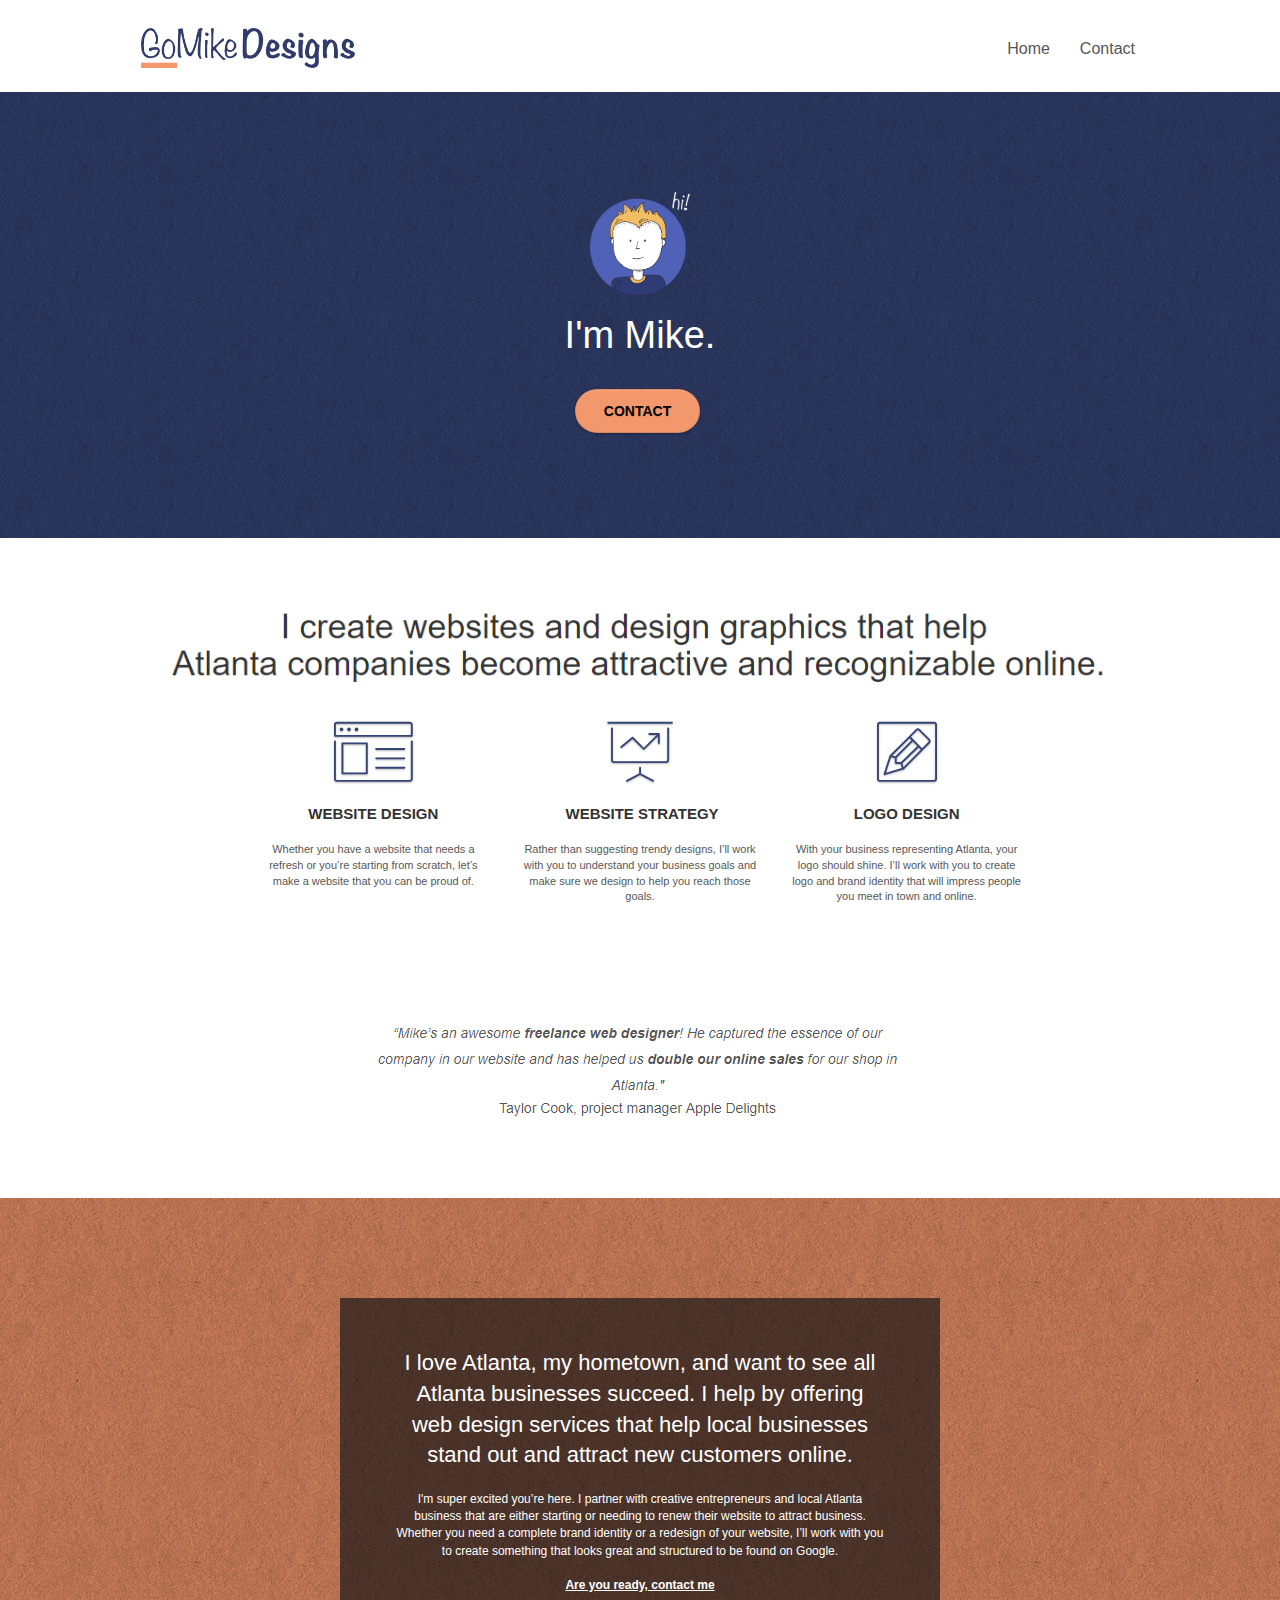
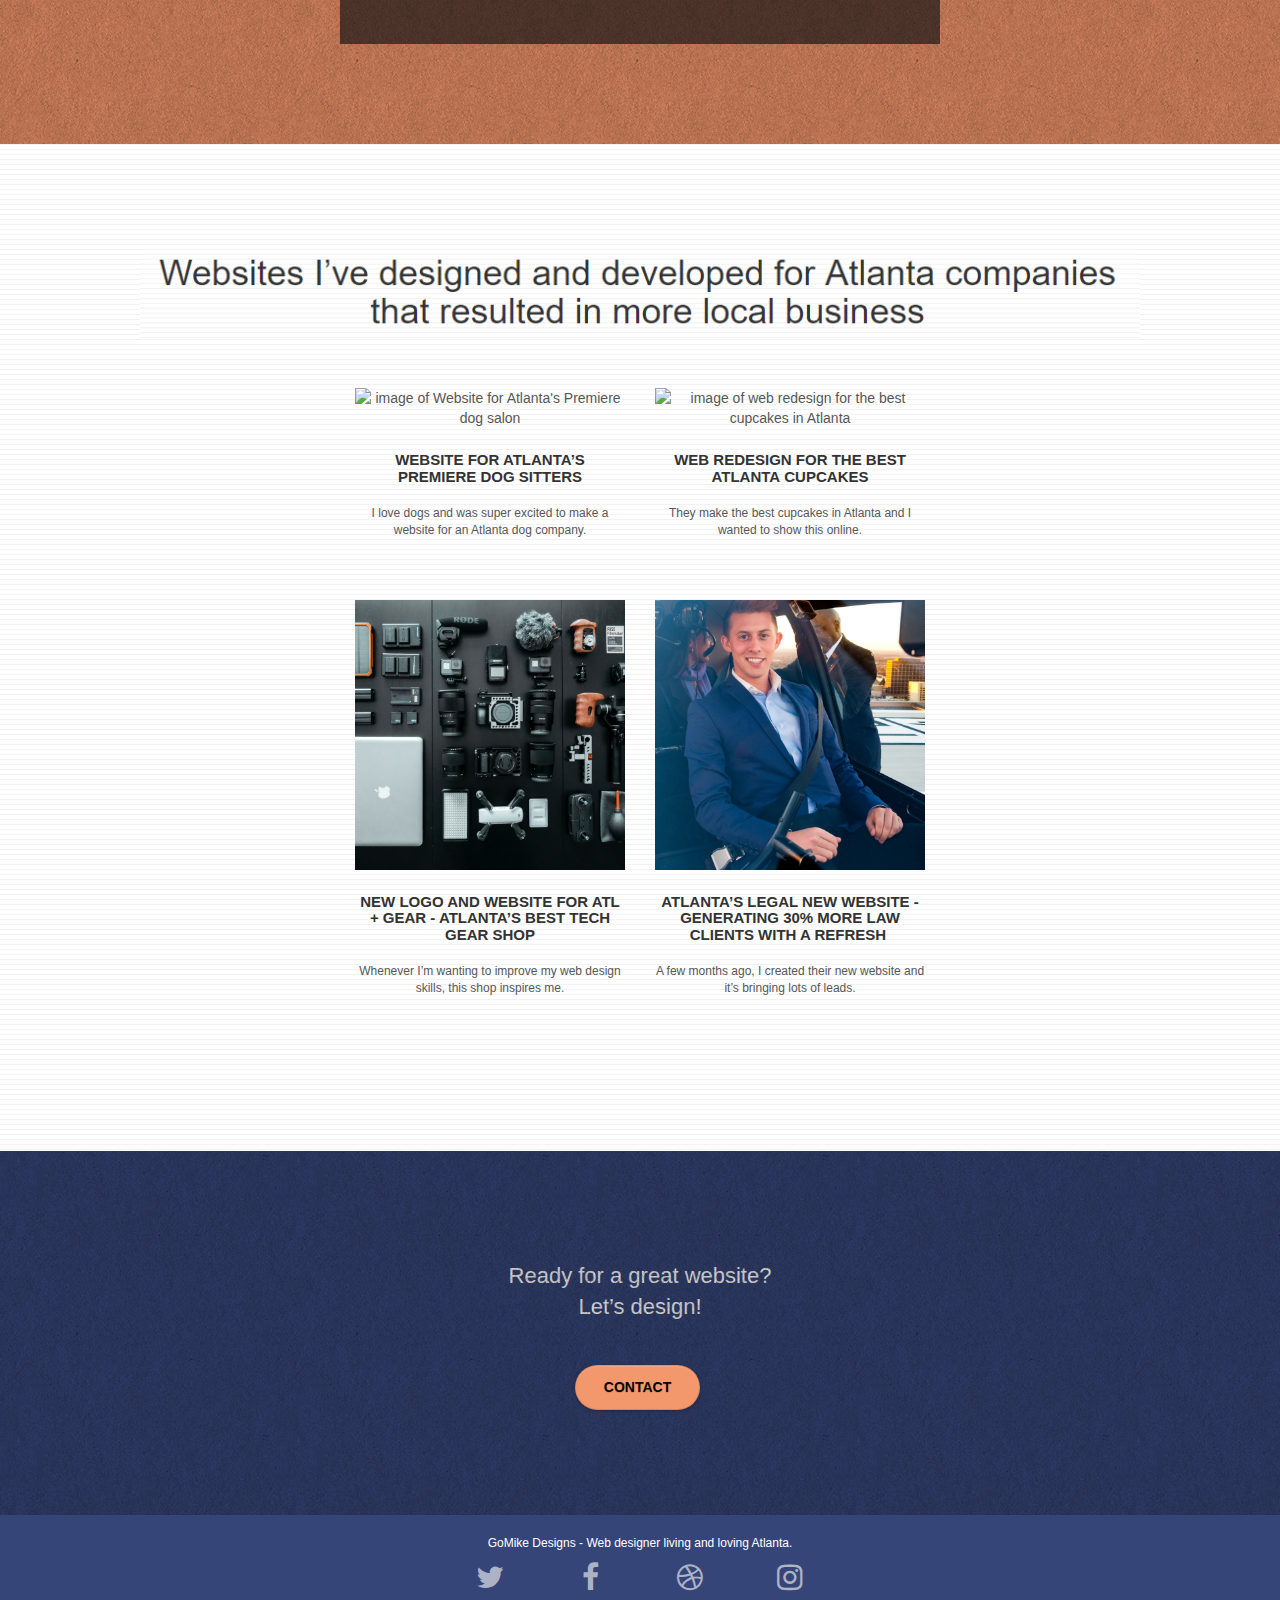
==== commit 1dc479ff: "final to images and contact page" ====
--- a/index.html
+++ b/index.html
@@ -3,8 +3,7 @@
 
 <head>
 	<meta charset="utf-8">
-	<meta name="keywords"
-		content="seo, google, website, internet, web design, design agency, design agency, design agency, design agency, design agency, design agency, logo design atlanta">
+	<meta name="keywords" content="local Atlanta based website designer, web developer in Atlanta, freelace web developer, web designer, unique website designs, web developer">
 	<meta name="description"
 		content="I'm GoMikeDesigns, a freelance web designer and developer based in Atlanta. I work with a wide range of clients and agencies, creating bespoke and unique websites.">
 	<meta name="robots" content="index, follow">
@@ -17,11 +16,6 @@
 	<link rel="stylesheet" type="text/css" href="./css/et-line.css">
 
 
-	<script src="./js/jquery-2.1.0.js"></script>
-	<script src="./js/bootstrap.js"></script>
-	<script src="./js/blocs.js"></script>
-	<script src="./js/jquery.touchSwipe.js"></script>
-	<script src="./js/gmaps.js"></script>
 
 	<title>GoMikeDesigns | #1 Freelance Web Designer in Atlanta</title>
 
@@ -56,9 +50,7 @@
 								<a role="link" aria-label="Back to homepage" href="index.html">Home</a>
 							</li>
 							<li>
-							</li>
-							<li>
-								<a role="link" aria-label="Go to the contact page" href="page2.html">Contact</a>
+								<a role="link" aria-label="Go to the contact page" href="contact.html">Contact</a>
 							</li>
 						</ul>
 					</div>
@@ -79,7 +71,7 @@
 							I'm Mike.
 						</h1>
 						<div class="text-center">
-							<a role="link" aria-label="Go to the contact page" href="page2.html"
+							<a role="link" aria-label="Go to the contact page" href="contact.html"
 								class="btn btn-lg btn-clean btn-rd cta-hero btn-atomic-tangerine"
 								id="cta-hero">Contact</a>
 						</div>
@@ -94,7 +86,7 @@
 			<div class="container bloc-md">
 				<div class="row">
 					<div class="col-sm-12 text-center">
-						<img alt="description of GoMikeDesigns services" src="img/title.png" />
+						<img class="description-image" alt="description of GoMikeDesigns services" src="img/title.png" />
 					</div>
 				</div>
 				<div class="row voffset-lg med-width-whitespace">
@@ -161,7 +153,7 @@
 							Whether you need a complete brand identity or a redesign of your website, I&rsquo;ll work
 							with you to create something that looks great and structured to be found on
 							Google.<br><br><a role="link" aria-label="Go to contact page" class="ltc-white bold-link"
-								href="page2.html">Are you ready, contact me</a><br>
+								href="contact.html">Are you ready, contact me</a><br>
 						</p>
 					</div>
 				</div>
@@ -174,7 +166,7 @@
 			<div class="container bloc-lg">
 				<div class="row">
 					<div class="col-sm-12 text-center">
-						<img alt="title description " src="img/title2.png" />
+						<img class="description-image" alt="title description" src="img/title2.png" />
 
 					</div>
 				</div>
@@ -243,7 +235,7 @@
 						Ready for a great website? <br>Let&rsquo;s design!
 					</h2>
 					<div class="col-sm-12 text-center">
-						<a role="link" aria-label="Go to the contact page" href="page2.html"
+						<a role="link" aria-label="Go to the contact page" href="contact.html"
 							class="btn btn-atomic-tangerine btn-clean btn-rd btn-lg cta-hero">Contact</a>
 					</div>
 				</div>
@@ -295,6 +287,14 @@
 	<!-- Main container END -->
 
 
+	<script src="./js/jquery-2.1.0.js"></script>
+	<script src="./js/bootstrap.js"></script>
+	<script src="./js/blocs.js"></script>
+	<script src="./js/jquery.touchSwipe.js"></script>
+	<script src="./js/gmaps.js"></script>
+
 </body>
 
+
+
 </html>--- a/style.css
+++ b/style.css
@@ -362,6 +362,12 @@
     z-index: 2;
 }
 
+.description-image {
+    display: block;
+    max-width: 100%;
+    height: auto;
+}
+
 @media (min-width: 768px) {
     .site-navigation {
         position: absolute;
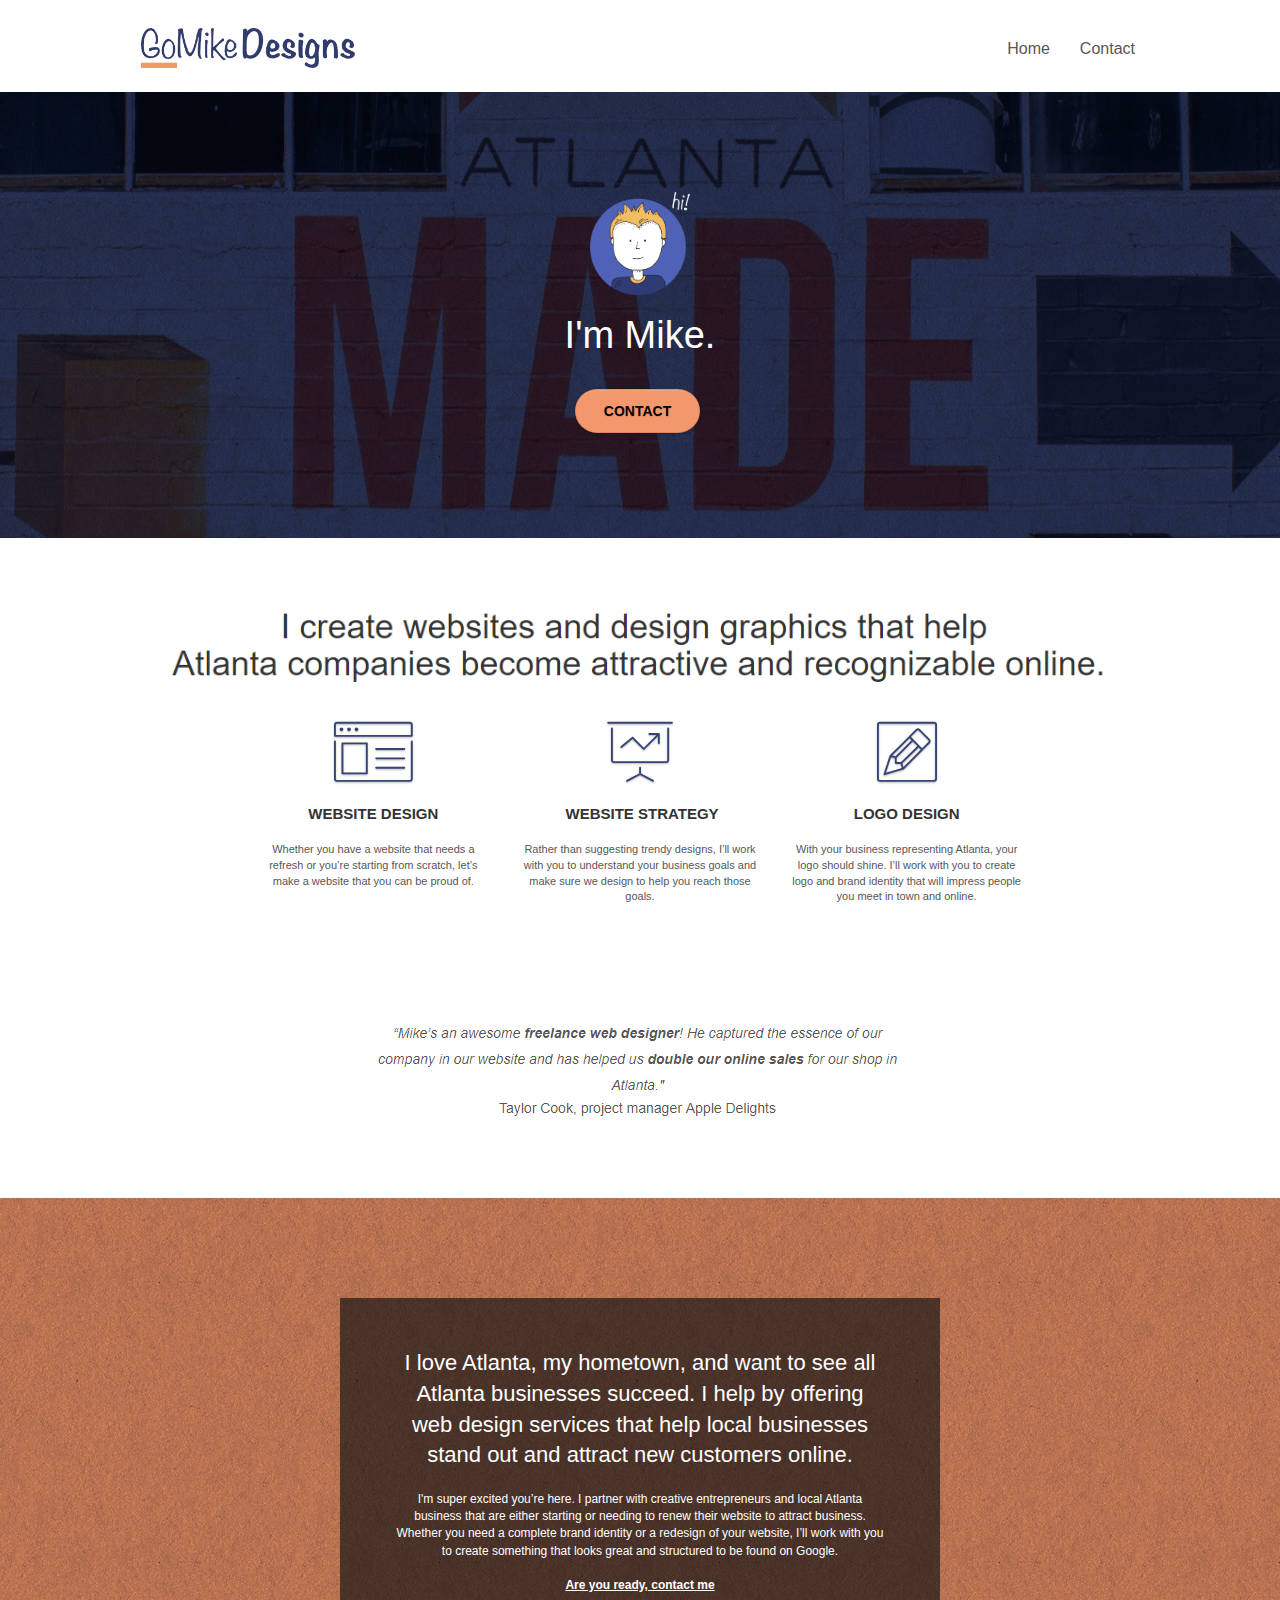
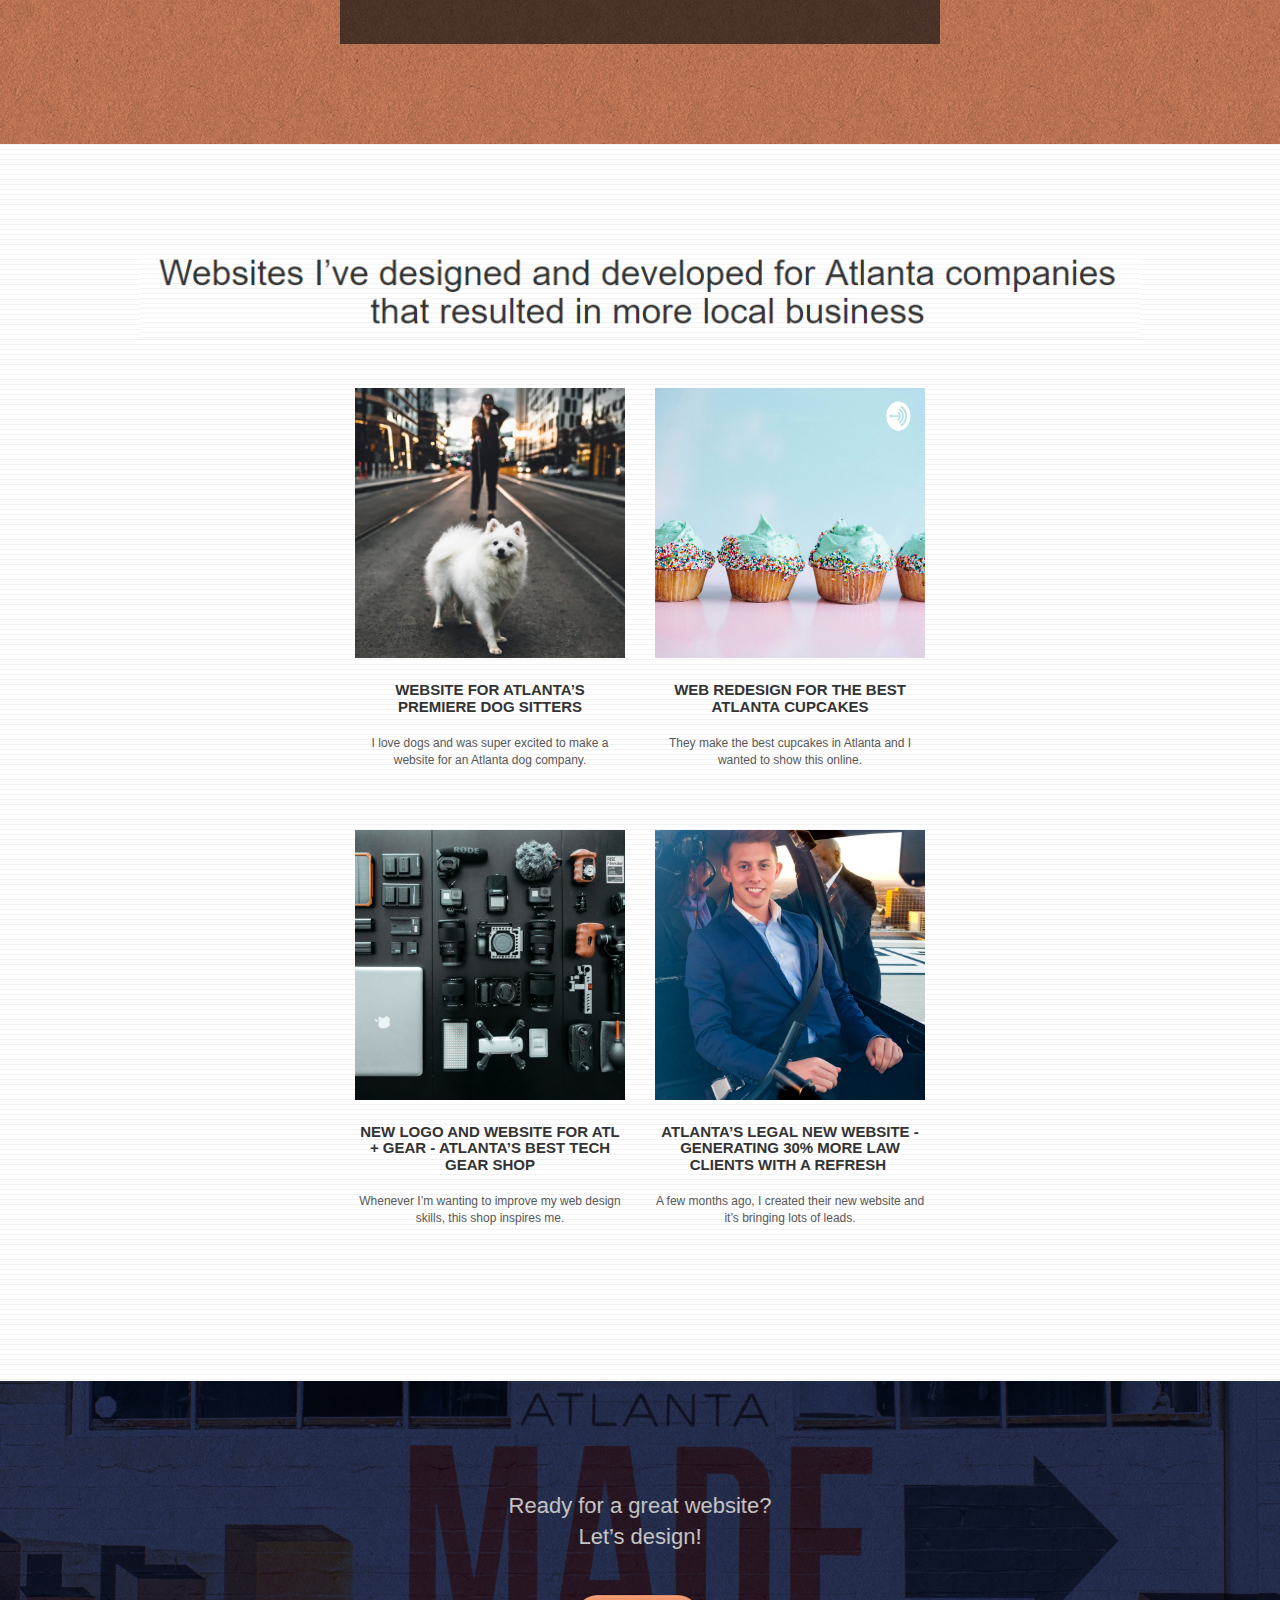
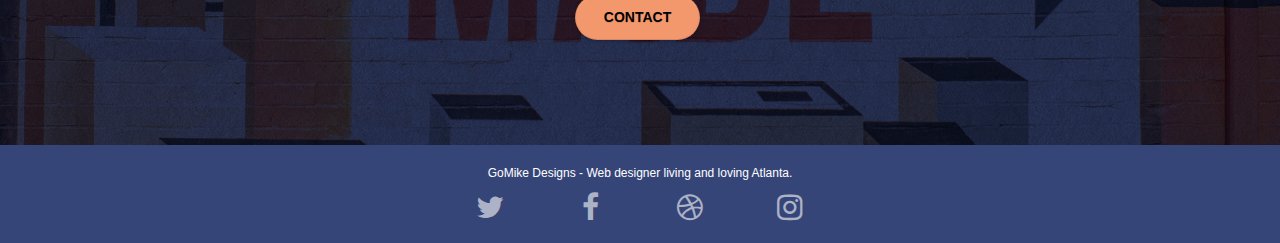
==== commit bb064de9: "final changes" ====
--- a/index.html
+++ b/index.html
@@ -36,7 +36,7 @@
 				<nav class="navbar row">
 					<div class="navbar-header">
 						<a role="link" aria-label="Back to homepage" class="navbar-brand" href="index.html"><img
-								src="img/atlanta%20web%20design%20logo.png" alt="logo of GoMikeDesigns"
+								src="img/atlanta web design logo.png" alt="logo of GoMikeDesigns"
 								height="40" /></a>
 						<button id="nav-toggle" type="button" class="ui-navbar-toggle navbar-toggle"
 							data-toggle="collapse" data-target=".navbar-1">
@@ -65,7 +65,7 @@
 			<div class="container bloc-lg">
 				<div class="row tight-width-whitespace">
 					<div class="col-sm-12">
-						<img src="img/atlanta%20web%20designer%20mike.png" class="center-block image-resize-mode"
+						<img src="img/atlanta web designer mike.png" class="center-block image-resize-mode"
 							width="100" alt="avatar image of GoMikeDesigns" />
 						<h1 class="text-center hero-bloc-text tc-white ">
 							I'm Mike.
@@ -174,7 +174,7 @@
 					<div class="col-sm-6">
 						<a role="link" href="#" data-lightbox="img/11.jpg" data-gallery-id="gallery-1"
 							data-caption="Website for Atlanta's Premiere dog salon" data-frame="snapshot-lb"><img
-								src="img/11.jpg" class="img-responsive portfolio-thumb"
+								src="img/11-min.jpg" class="img-responsive portfolio-thumb"
 								alt="image of Website for Atlanta's Premiere dog salon" /></a>
 						<h3 class="mg-md text-center">
 							Website for Atlanta&rsquo;s premiere Dog Sitters
@@ -186,7 +186,7 @@
 					<div class="col-sm-6">
 						<a role="link" href="#" data-lightbox="img/2.jpg" data-gallery-id="gallery-1"
 							data-caption="web redesign for the best cupcakes in Atlanta" data-frame="snapshot-lb"><img
-								src="img/2.jpg" class="img-responsive portfolio-thumb"
+								src="img/2-min.jpg" class="img-responsive portfolio-thumb"
 								alt="image of web redesign for the best cupcakes in Atlanta" /></a>
 						<h3 class="mg-md text-center">
 							Web redesign for the best Atlanta&nbsp;cupcakes
--- a/style.css
+++ b/style.css
@@ -834,7 +834,7 @@
 }
 
 .bg-atlanta-20made-20sign-20orange {
-    background-image: url("img/atlanta%20made%20sign%20orange.jpg");
+    background-image: url("img/atlanta made sign orange-min.jpg");
 }
 
 @media (max-width: 1024px) {
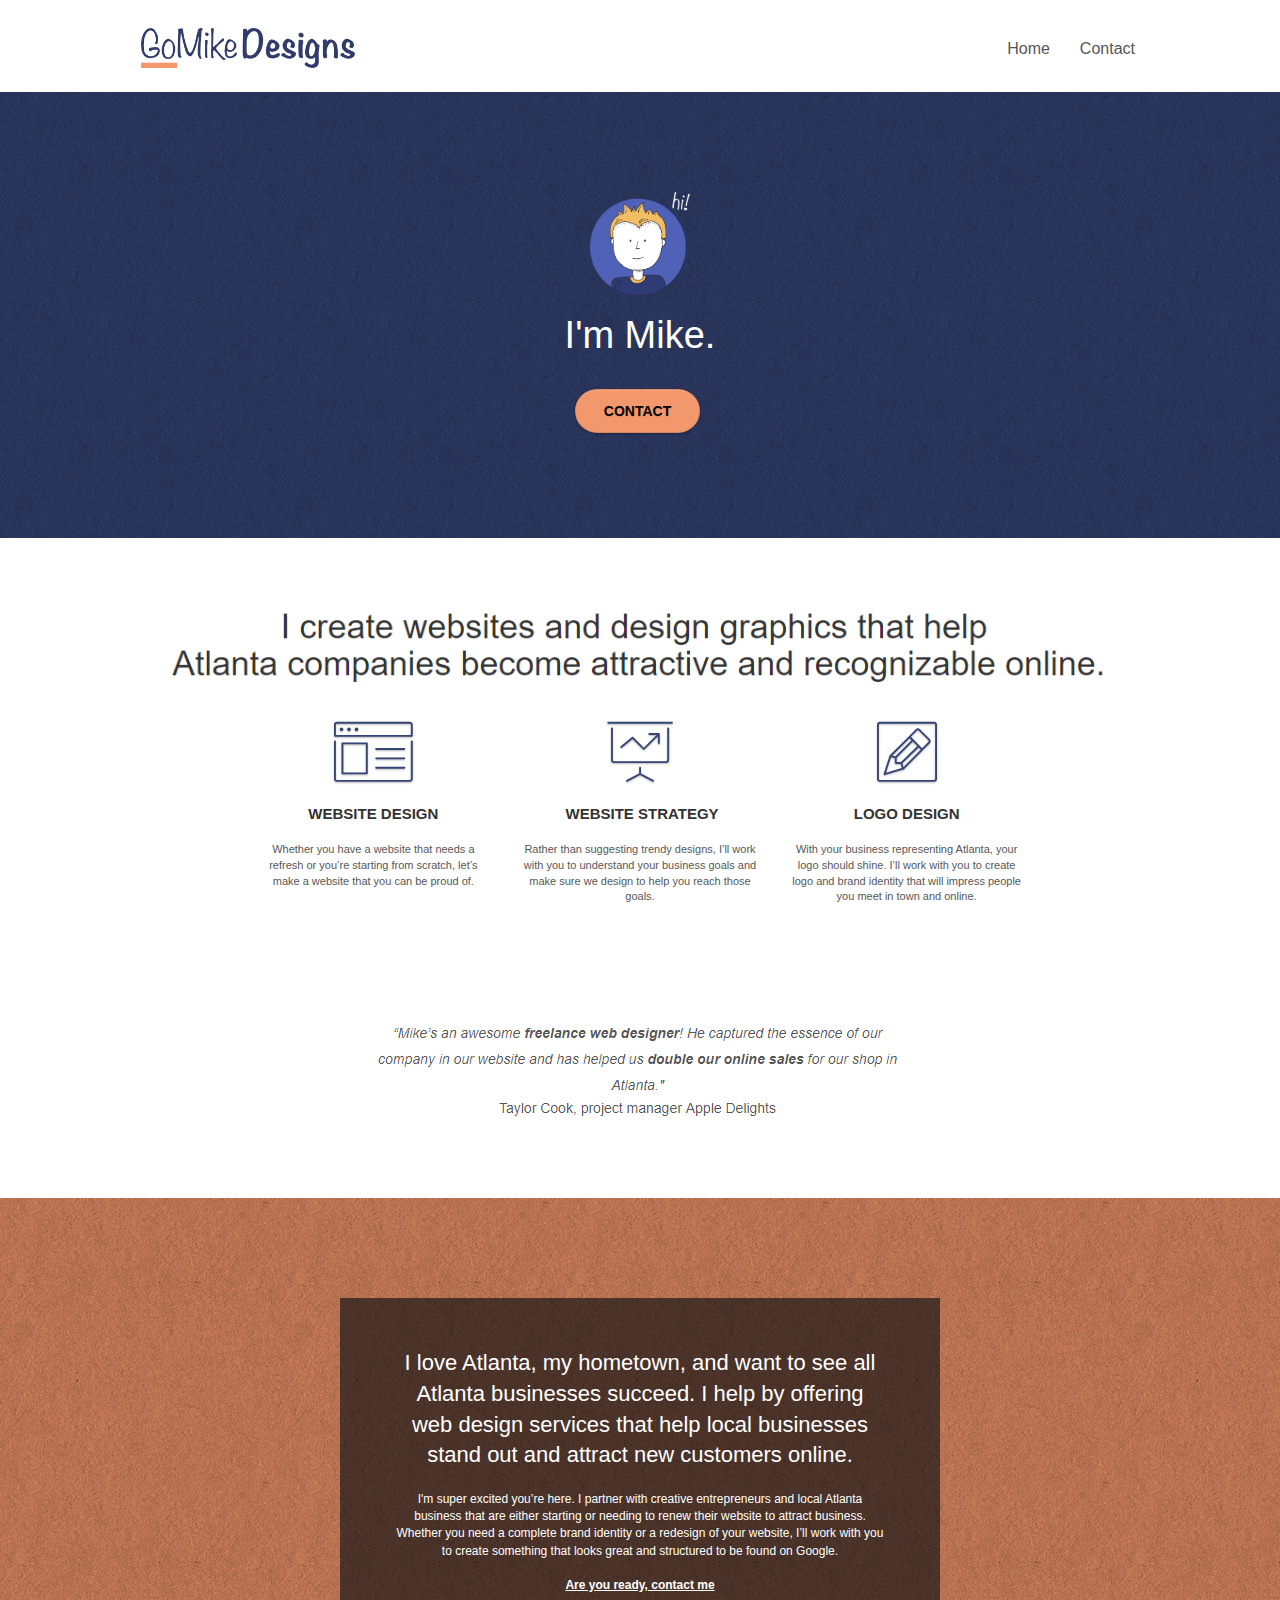
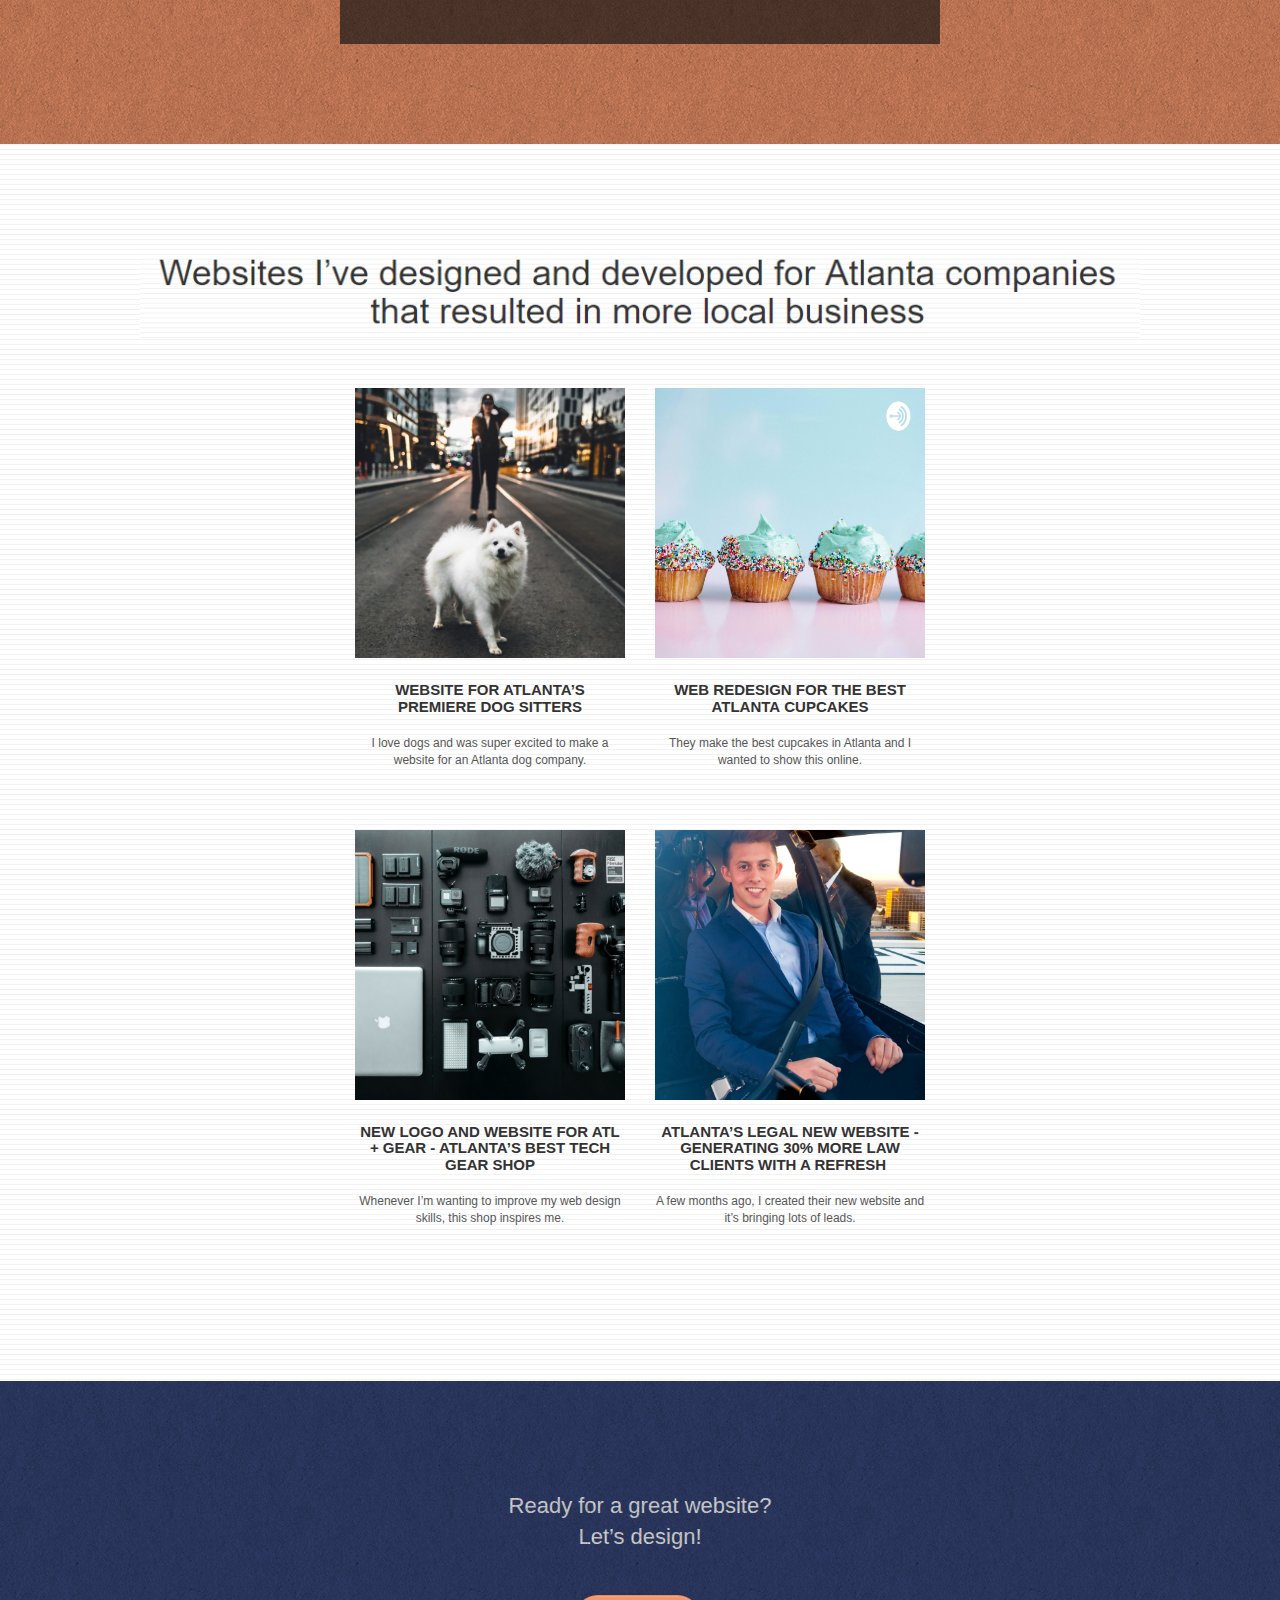
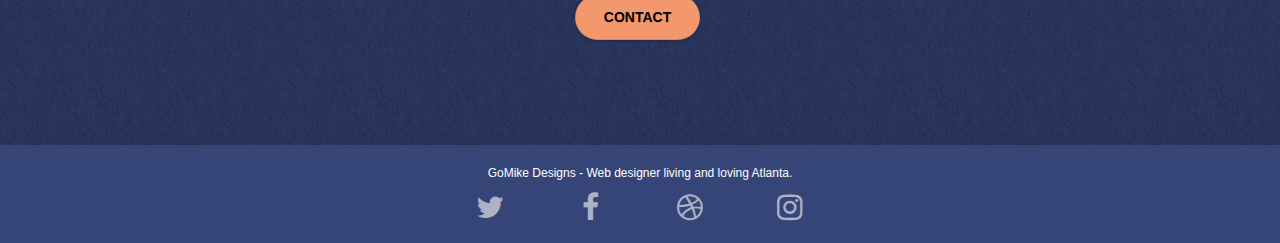
==== commit a6ad0880: "images name change" ====
--- a/index.html
+++ b/index.html
@@ -36,7 +36,7 @@
 				<nav class="navbar row">
 					<div class="navbar-header">
 						<a role="link" aria-label="Back to homepage" class="navbar-brand" href="index.html"><img
-								src="img/atlanta web design logo.png" alt="logo of GoMikeDesigns"
+								src="img/atlanta-web-design-logo.png" alt="logo of GoMikeDesigns"
 								height="40" /></a>
 						<button id="nav-toggle" type="button" class="ui-navbar-toggle navbar-toggle"
 							data-toggle="collapse" data-target=".navbar-1">
@@ -65,7 +65,7 @@
 			<div class="container bloc-lg">
 				<div class="row tight-width-whitespace">
 					<div class="col-sm-12">
-						<img src="img/atlanta web designer mike.png" class="center-block image-resize-mode"
+						<img src="img/atlanta-web-designer-mike.png" class="center-block image-resize-mode"
 							width="100" alt="avatar image of GoMikeDesigns" />
 						<h1 class="text-center hero-bloc-text tc-white ">
 							I'm Mike.
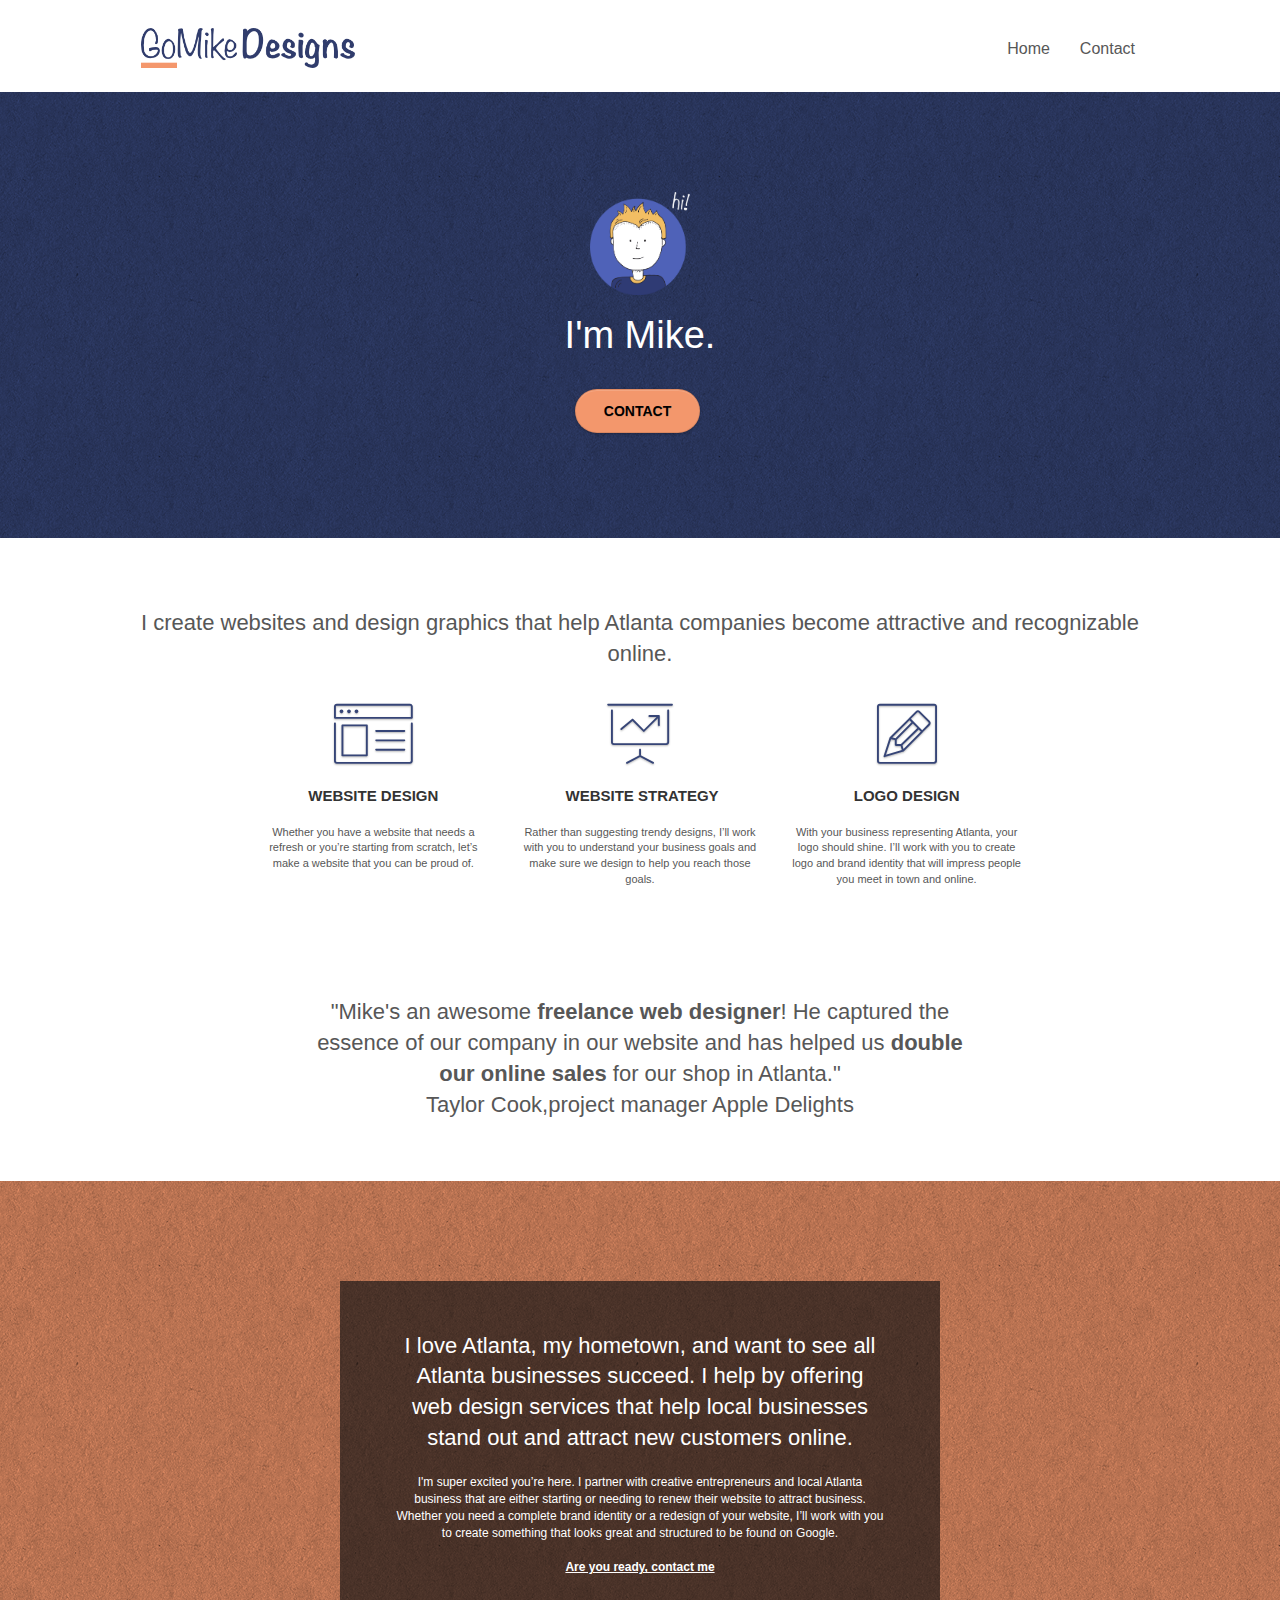
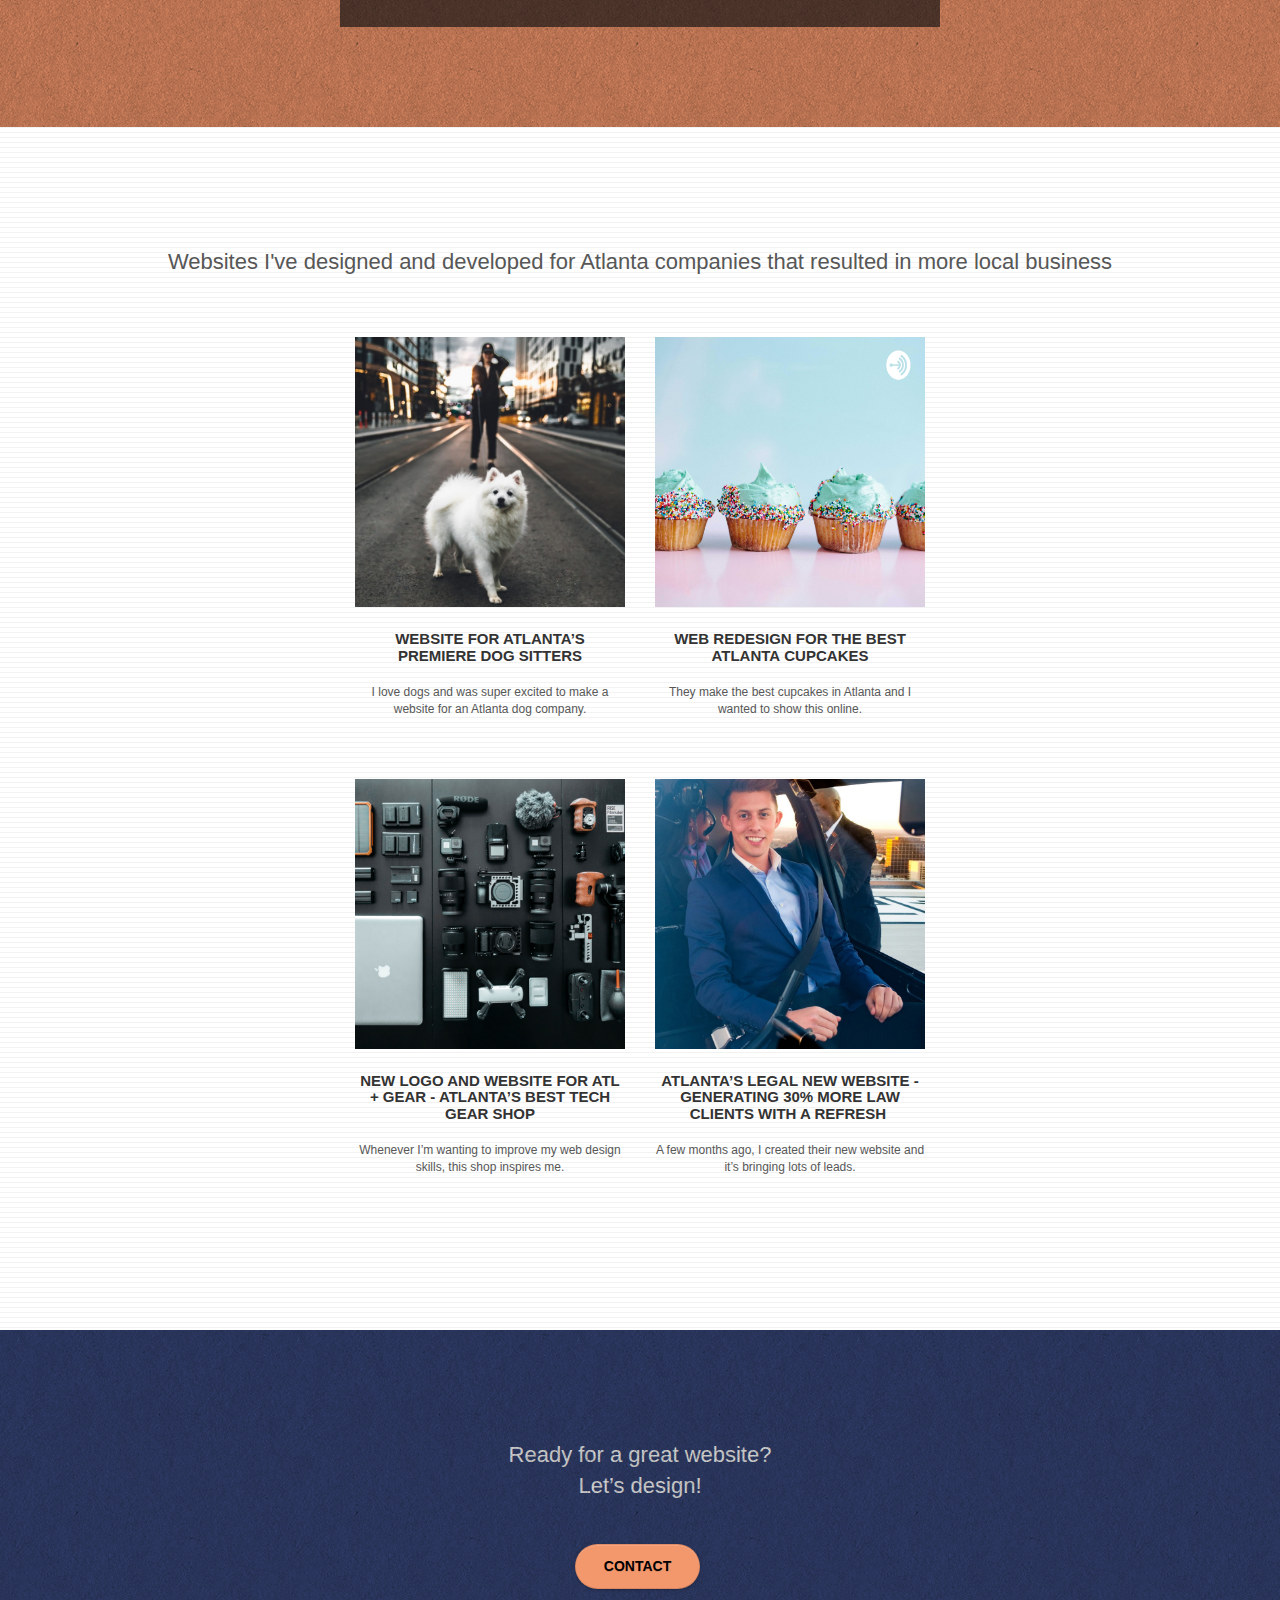
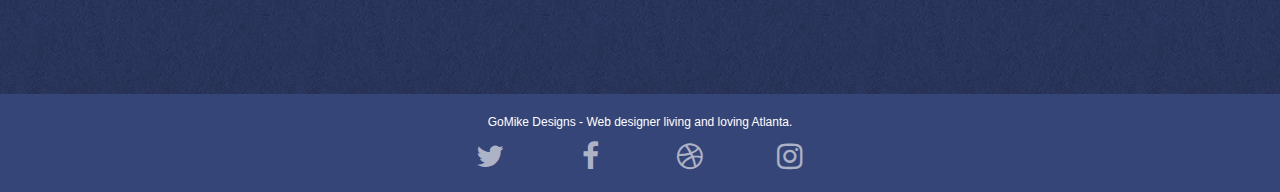
==== commit 6b944e3b: "Changed img text to text" ====
--- a/index.html
+++ b/index.html
@@ -86,7 +86,7 @@
 			<div class="container bloc-md">
 				<div class="row">
 					<div class="col-sm-12 text-center">
-						<img class="description-image" alt="description of GoMikeDesigns services" src="img/title.png" />
+						<h2>I create websites and design graphics that help Atlanta companies become attractive and recognizable online.</h2>
 					</div>
 				</div>
 				<div class="row voffset-lg med-width-whitespace">
@@ -129,7 +129,7 @@
 				</div>
 				<div class="row voffset-lg voffset">
 					<div class="col-xs-12 col-md-8 col-md-offset-2 text-center">
-						<img alt="customer review of GoMikeDesigns services" src="img/quote.png" />
+						<h2>"Mike's an awesome <strong>freelance web designer</strong>! He captured the essence of our company in our website and has helped us <strong>double our online sales</strong> for our shop in Atlanta."<br>Taylor Cook,project manager Apple Delights</h2>
 					</div>
 				</div>
 			</div>
@@ -166,8 +166,7 @@
 			<div class="container bloc-lg">
 				<div class="row">
 					<div class="col-sm-12 text-center">
-						<img class="description-image" alt="title description" src="img/title2.png" />
-
+						<h2>Websites I've designed and developed for Atlanta companies that resulted in more local business</h2>
 					</div>
 				</div>
 				<div class="row tight-width-whitespace portfolio-row">
--- a/style.css
+++ b/style.css
@@ -829,12 +829,8 @@
     background-image: url("img/lines-h2-bg.png");
 }
 
-.bg-atlanta-20made-20sign {
-    background-image: url("img/atlanta%20made%20sign.jpg");
-}
-
 .bg-atlanta-20made-20sign-20orange {
-    background-image: url("img/atlanta made sign orange-min.jpg");
+    background-image: url("img/atlanta-made-sign-orange-min.jpg");
 }
 
 @media (max-width: 1024px) {
